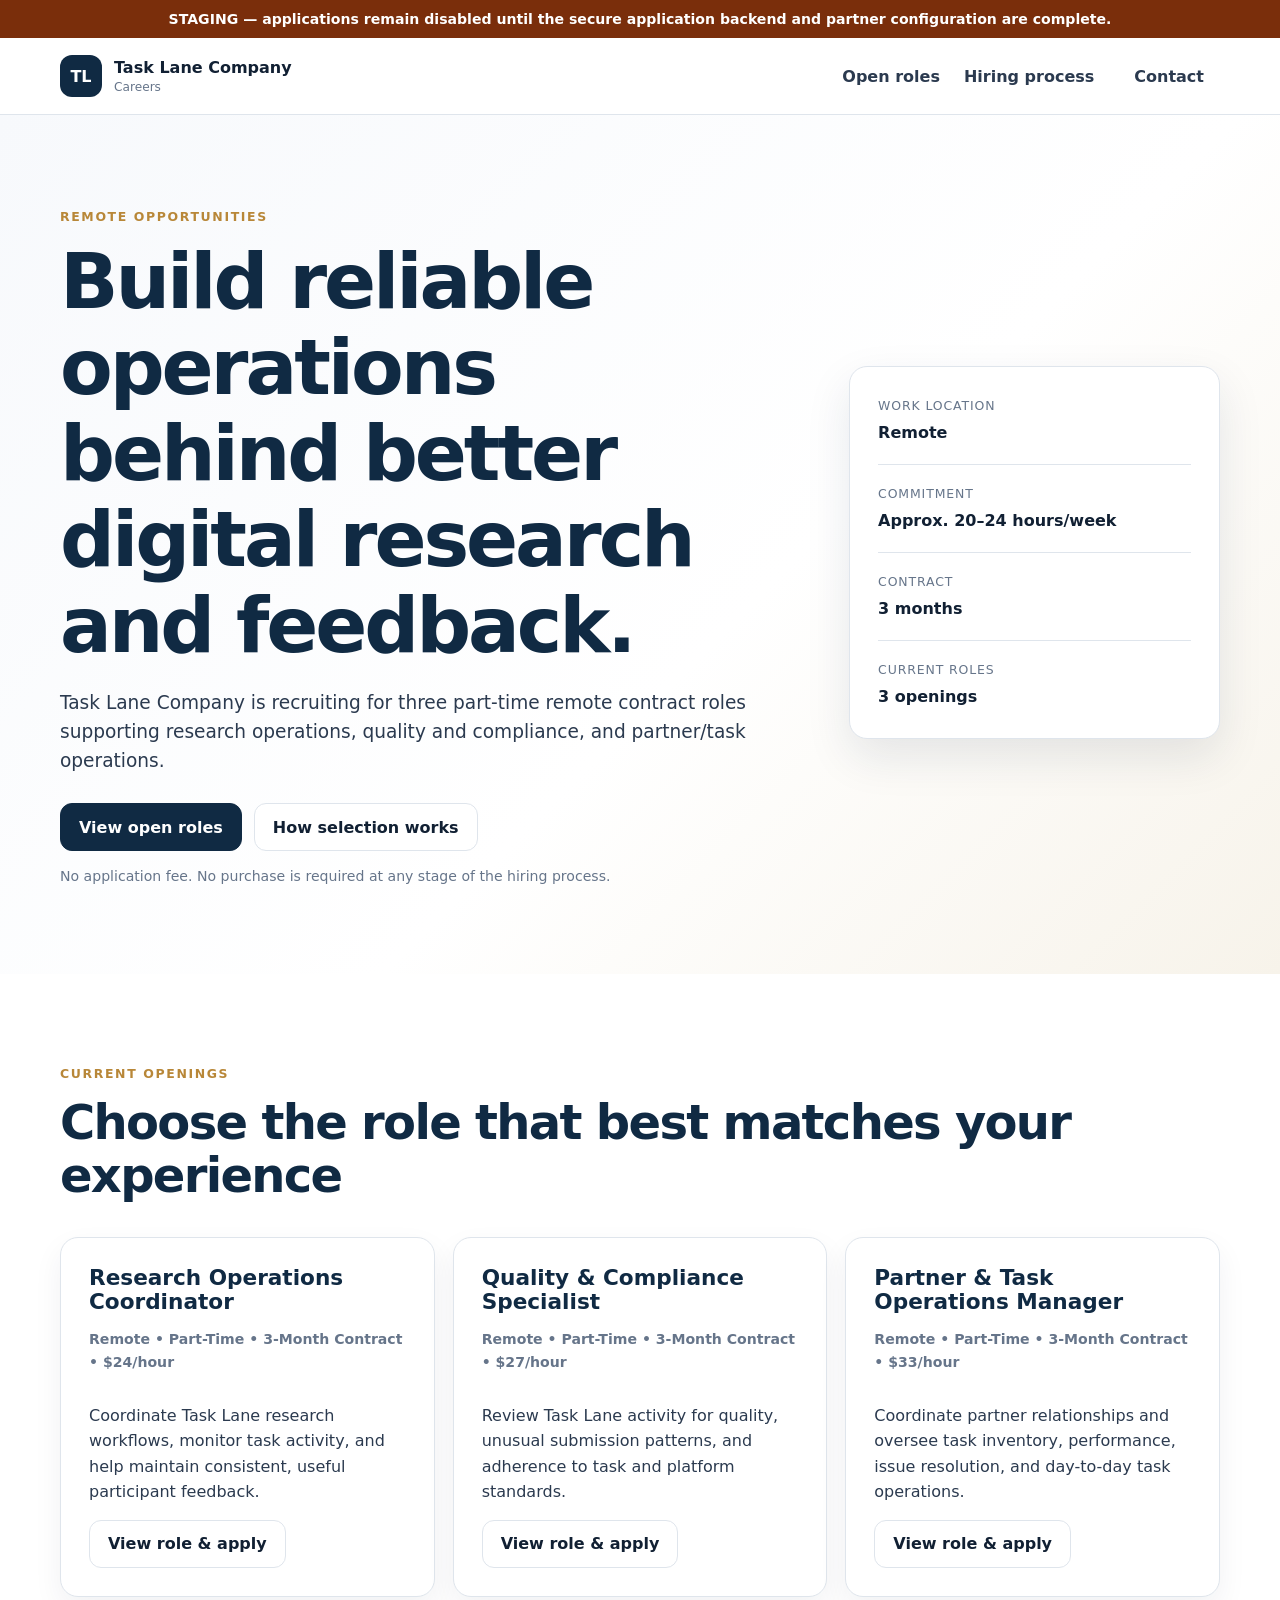
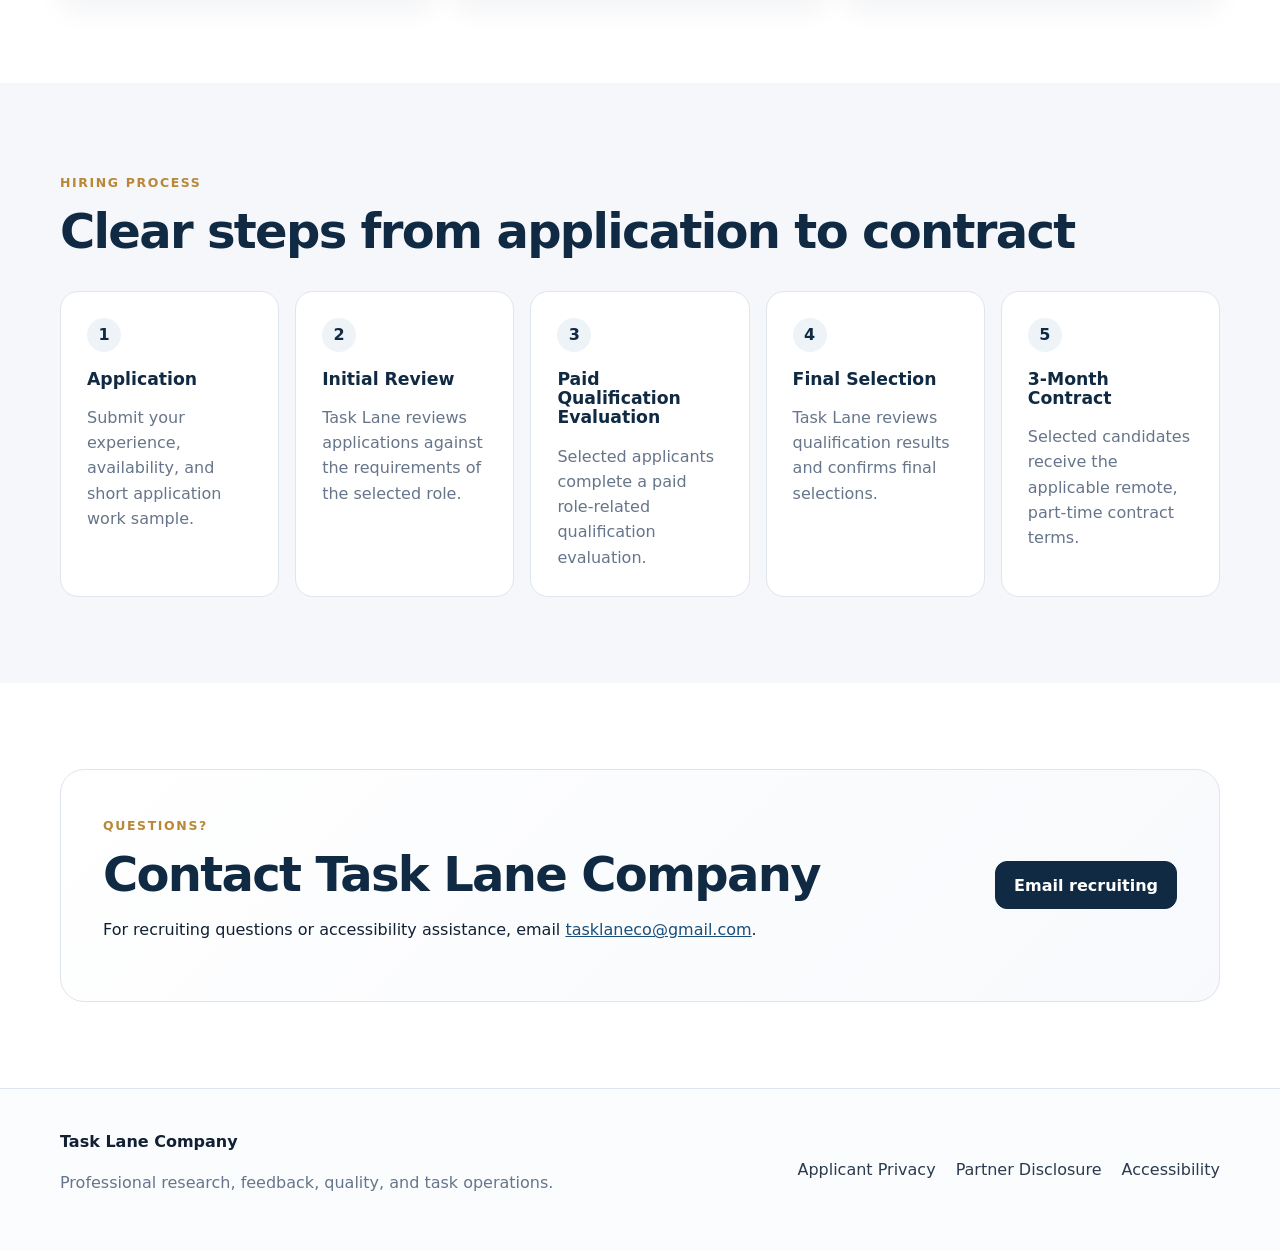
==== index.html @ 140b33b3 "Add files via upload" ====
<!doctype html>
<html lang="en">
<head>
  <meta charset="utf-8"><meta name="viewport" content="width=device-width,initial-scale=1">
  <title>Careers | Task Lane Company</title>
  <meta name="description" content="Explore current remote contract opportunities with Task Lane Company and apply through our secure careers site.">
  <meta name="robots" content="index,follow">
  <link rel="canonical" href="https://careers.tasklaneco.com/">
  <link rel="stylesheet" href="assets/styles.css"><script src="config.js"></script><script defer src="assets/site.js"></script>
</head>
<body data-page="careers-home">
<a class="skip-link" href="#main">Skip to main content</a>
<div id="stagingBanner" class="staging-banner" hidden>STAGING — applications remain disabled until the secure application backend and partner configuration are complete.</div>
<header class="site-header"><div class="container nav-wrap">
  <a class="brand" href="https://tasklaneco.com"><span class="brand-mark">TL</span><span><strong>Task Lane Company</strong><small>Careers</small></span></a>
  <nav aria-label="Primary"><a href="#openings">Open roles</a><a href="#process">Hiring process</a><a class="btn btn-small" href="mailto:tasklaneco@gmail.com">Contact</a></nav>
</div></header>
<main id="main">
<section class="hero"><div class="container hero-grid">
  <div><span class="eyebrow">Remote opportunities</span><h1>Build reliable operations behind better digital research and feedback.</h1>
    <p class="lede">Task Lane Company is recruiting for three part-time remote contract roles supporting research operations, quality and compliance, and partner/task operations.</p>
    <div class="hero-actions"><a class="btn btn-primary" href="#openings">View open roles</a><a class="btn btn-secondary" href="#process">How selection works</a></div>
    <p class="microcopy">No application fee. No purchase is required at any stage of the hiring process.</p>
  </div>
  <aside class="role-card" aria-label="Opportunity facts">
    <div class="fact"><span>Work location</span><strong>Remote</strong></div>
    <div class="fact"><span>Commitment</span><strong>Approx. 20–24 hours/week</strong></div>
    <div class="fact"><span>Contract</span><strong>3 months</strong></div>
    <div class="fact"><span>Current roles</span><strong>3 openings</strong></div>
  </aside>
</div></section>
<section class="section" id="openings"><div class="container">
  <span class="eyebrow">Current openings</span><h2>Choose the role that best matches your experience</h2>
  <div class="job-grid" id="jobGrid"></div>
</div></section>
<section class="section section-alt" id="process"><div class="container">
  <span class="eyebrow">Hiring process</span><h2>Clear steps from application to contract</h2>
  <div class="steps-grid five">
    <article class="process-card"><span class="step-number">1</span><h3>Application</h3><p>Submit your experience, availability, and short application work sample.</p></article>
    <article class="process-card"><span class="step-number">2</span><h3>Initial Review</h3><p>Task Lane reviews applications against the requirements of the selected role.</p></article>
    <article class="process-card"><span class="step-number">3</span><h3>Paid Qualification Evaluation</h3><p>Selected applicants complete a paid role-related qualification evaluation.</p></article>
    <article class="process-card"><span class="step-number">4</span><h3>Final Selection</h3><p>Task Lane reviews qualification results and confirms final selections.</p></article>
    <article class="process-card"><span class="step-number">5</span><h3>3-Month Contract</h3><p>Selected candidates receive the applicable remote, part-time contract terms.</p></article>
  </div>
</div></section>
<section class="section"><div class="container cta-panel"><div><span class="eyebrow">Questions?</span><h2>Contact Task Lane Company</h2><p>For recruiting questions or accessibility assistance, email <a href="mailto:tasklaneco@gmail.com">tasklaneco@gmail.com</a>.</p></div><a class="btn btn-primary" href="mailto:tasklaneco@gmail.com">Email recruiting</a></div></section>
</main>
<footer class="site-footer"><div class="container footer-grid"><div><strong>Task Lane Company</strong><p class="muted">Professional research, feedback, quality, and task operations.</p></div><div class="footer-links"><a href="privacy.html">Applicant Privacy</a><a href="affiliate-disclosure.html">Partner Disclosure</a><a href="accessibility.html">Accessibility</a></div></div></footer>
</body></html>
---- assets/styles.css ----
:root{--ink:#112033;--ink2:#2b3a4f;--muted:#66758a;--line:#dfe5ec;--paper:#fff;--soft:#f5f7fa;--navy:#102a43;--navy2:#173f5f;--accent:#2c6eaa;--gold:#b88738;--success:#1f7a4d;--danger:#b42318;--warning:#6a4800;--shadow:0 18px 45px rgba(16,42,67,.10);--radius:18px;--container:1160px}*{box-sizing:border-box}html{scroll-behavior:smooth}body{margin:0;background:#fff;color:var(--ink);font-family:Inter,ui-sans-serif,system-ui,-apple-system,BlinkMacSystemFont,"Segoe UI",sans-serif;line-height:1.58;-webkit-font-smoothing:antialiased}a{color:#1b4f7a}a:hover{color:var(--accent)}button,input,textarea{font:inherit}.container{width:min(calc(100% - 40px),var(--container));margin:auto}.narrow{max-width:780px}.skip-link{position:absolute;left:-9999px;top:8px;background:#000;color:#fff;padding:10px 14px;z-index:999}.skip-link:focus{left:8px}.staging-banner{background:#7a2e0b;color:#fff;text-align:center;padding:8px 16px;font-size:.88rem;font-weight:800}.site-header{position:sticky;top:0;background:rgba(255,255,255,.96);backdrop-filter:blur(14px);border-bottom:1px solid var(--line);z-index:20}.nav-wrap{min-height:76px;display:flex;align-items:center;justify-content:space-between;gap:28px}.brand{display:inline-flex;align-items:center;gap:12px;text-decoration:none;color:var(--ink)}.brand-mark{display:grid;place-items:center;width:42px;height:42px;border-radius:12px;background:var(--navy);color:#fff;font-weight:800}.brand strong,.brand small{display:block}.brand small{font-size:.76rem;color:var(--muted);margin-top:-2px}nav{display:flex;align-items:center;gap:24px}nav a,.text-link{text-decoration:none;font-weight:650;color:var(--ink2)}.hero{padding:88px 0 72px;background:linear-gradient(135deg,#f7f9fc 0%,#fff 58%,#f7f3ea 100%)}.hero-grid{display:grid;grid-template-columns:minmax(0,1.45fr) minmax(320px,.75fr);gap:72px;align-items:center}.eyebrow{display:inline-block;color:var(--gold);font-size:.78rem;text-transform:uppercase;letter-spacing:.13em;font-weight:800;margin-bottom:12px}h1,h2,h3{line-height:1.12;margin:0;color:var(--navy)}h1{font-size:clamp(2.4rem,6vw,4.8rem);letter-spacing:-.04em}h2{font-size:clamp(1.9rem,4vw,3rem);letter-spacing:-.035em}h3{font-size:1.08rem}.lede{font-size:1.16rem;color:var(--ink2);max-width:720px}.hero-actions{display:flex;flex-wrap:wrap;gap:12px;margin-top:28px}.btn{display:inline-flex;align-items:center;justify-content:center;min-height:48px;border-radius:12px;padding:0 18px;font-weight:750;text-decoration:none;border:1px solid transparent;cursor:pointer;transition:.18s ease;background:#fff}.btn:hover{transform:translateY(-1px)}.btn-primary{background:var(--navy);border-color:var(--navy);color:#fff}.btn-primary:hover{background:var(--navy2);color:#fff}.btn-secondary{border-color:var(--line);color:var(--ink);background:#fff}.btn-small{min-height:40px;padding:0 15px}.btn[disabled]{opacity:.55;cursor:not-allowed}.microcopy{color:var(--muted);font-size:.88rem;margin-top:14px}.role-card,.soft-card,.form-card,.process-card,.success-card,.resource-card{background:#fff;border:1px solid var(--line);border-radius:var(--radius);box-shadow:var(--shadow)}.role-card{padding:10px 28px}.fact{padding:19px 0;border-bottom:1px solid var(--line)}.fact:last-child{border-bottom:0}.fact span{display:block;color:var(--muted);font-size:.78rem;text-transform:uppercase;letter-spacing:.07em}.fact strong{display:block;margin-top:4px}.section{padding:86px 0}.section-alt{background:var(--soft)}.two-col{display:grid;grid-template-columns:1.15fr .85fr;gap:70px;align-items:start}.check-list,.plain-list{padding:0;margin:26px 0 0;list-style:none}.check-list li{position:relative;padding:12px 0 12px 34px;border-bottom:1px solid var(--line)}.check-list li:before{content:"✓";position:absolute;left:0;color:var(--success);font-weight:900}.plain-list li{padding:8px 0 8px 22px;position:relative}.plain-list li:before{content:"•";position:absolute;left:4px;color:var(--gold);font-weight:900}.soft-card{padding:30px}.mt{margin-top:30px}.steps-grid{display:grid;grid-template-columns:repeat(4,1fr);gap:16px;margin-top:32px}.process-card{padding:26px;box-shadow:none}.step-number{width:34px;height:34px;border-radius:50%;display:grid;place-items:center;background:#eef3f8;color:var(--navy);font-weight:800;margin-bottom:18px}.process-card p{color:var(--muted);margin-bottom:0}.transparency-box{margin-top:26px;border-left:4px solid var(--gold);background:#fff;border-radius:12px;padding:20px 24px}.transparency-box p{margin:5px 0 0;color:var(--ink2)}.cta-panel{border:1px solid var(--line);border-radius:24px;padding:42px;display:flex;justify-content:space-between;align-items:center;gap:30px;background:linear-gradient(135deg,#fff,#f7f9fc)}.site-footer{border-top:1px solid var(--line);padding:40px 0;background:#fbfcfd}.footer-grid{display:flex;justify-content:space-between;gap:30px}.footer-links{display:flex;gap:20px;flex-wrap:wrap;align-items:center}.footer-links a{color:var(--ink2);text-decoration:none}.muted{color:var(--muted)}.application-shell{padding:46px 0 80px;background:var(--soft);min-height:calc(100vh - 76px)}.application-layout{display:grid;grid-template-columns:290px minmax(0,1fr);gap:34px;align-items:start}.application-sidebar{position:sticky;top:112px}.application-sidebar h1{font-size:1.65rem;letter-spacing:-.03em}.progress-list{list-style:none;padding:0;margin:28px 0}.progress-list li{display:flex;align-items:center;gap:11px;color:var(--muted);padding:9px 0;font-weight:650}.progress-list li span{display:grid;place-items:center;width:29px;height:29px;border:1px solid var(--line);border-radius:50%;background:#fff;font-size:.8rem}.progress-list li.active{color:var(--navy)}.progress-list li.active span,.progress-list li.complete span{background:var(--navy);border-color:var(--navy);color:#fff}.progress-list li.complete{color:var(--success)}.privacy-note{font-size:.82rem;color:var(--muted);border-top:1px solid var(--line);padding-top:18px}.form-card{padding:38px 42px;box-shadow:0 14px 35px rgba(16,42,67,.07)}.form-step{display:none}.form-step.active{display:block}.step-heading{border-bottom:1px solid var(--line);padding-bottom:20px;margin-bottom:28px}.step-heading h2{font-size:2rem}.step-heading p{margin-bottom:0;color:var(--muted)}label{display:block;font-weight:700;color:var(--ink2);margin:20px 0}input,textarea{display:block;width:100%;margin-top:8px;border:1px solid #cfd8e3;border-radius:11px;padding:12px 13px;background:#fff;color:var(--ink);outline:none;transition:.15s ease}input:focus,textarea:focus{border-color:var(--accent);box-shadow:0 0 0 3px rgba(44,110,170,.12)}textarea{resize:vertical}.field-grid{display:grid;gap:18px}.field-grid.two{grid-template-columns:1fr 1fr}.optional{font-weight:500;color:var(--muted);font-size:.85em}.field-help{display:block;color:var(--muted);font-size:.78rem;font-weight:500;margin-top:5px}.hp-field{position:absolute!important;left:-9999px!important;opacity:0!important;width:1px!important;height:1px!important}.assessment-prompt{background:#f2f6fa;border:1px solid #d8e3ee;border-radius:12px;padding:19px 21px;margin-bottom:22px}.notice{padding:17px 19px;background:#f4f7fa;border:1px solid var(--line);border-radius:12px;margin:20px 0}.notice p{margin:6px 0 0}.notice.warning{background:#fff8e7;border-color:#f0d9a5;color:var(--warning)}.affiliate-disclosure{padding:18px 20px;border:2px solid #d5b26f;border-radius:12px;background:#fffaf0;margin-bottom:16px}.partner-card{border:1px solid var(--line);border-radius:15px;padding:23px;display:flex;justify-content:space-between;gap:24px;align-items:center}.partner-actions{display:flex;flex-direction:column;gap:10px;min-width:260px}.check-row{display:flex;gap:12px;align-items:flex-start;font-weight:550}.check-row input{width:auto;margin-top:5px;flex:none}.review-summary{display:grid;gap:12px;margin:22px 0}.review-item{border:1px solid var(--line);border-radius:12px;padding:16px}.review-item span{display:block;font-size:.76rem;text-transform:uppercase;letter-spacing:.06em;color:var(--muted)}.review-item strong{display:block;margin-top:4px;overflow-wrap:anywhere}.form-nav{display:flex;justify-content:space-between;gap:12px;border-top:1px solid var(--line);margin-top:34px;padding-top:24px}.form-status{margin-top:15px;font-weight:650}.form-status.error{color:var(--danger)}.form-status.success{color:var(--success)}.legal-page{padding:76px 0 100px}.legal-page h1{font-size:3rem}.legal-page h2{font-size:1.35rem;margin:38px 0 10px}.legal-page p{color:var(--ink2)}.success-shell{min-height:100vh;display:grid;place-items:center;padding:40px;background:linear-gradient(135deg,#f7f9fc,#fff,#f7f3ea)}.success-card{max-width:800px;padding:46px;text-align:center}.success-card h1{font-size:2.7rem}.success-icon{display:grid;place-items:center;width:58px;height:58px;margin:0 auto 20px;border-radius:50%;background:#e7f5ed;color:var(--success);font-size:1.7rem;font-weight:900}.post-offer{margin-top:34px;text-align:left;border-top:1px solid var(--line);padding-top:30px}.resource-grid{display:grid;grid-template-columns:repeat(2,1fr);gap:14px}.resource-card{padding:20px;box-shadow:none}.resource-card small{display:block;color:var(--muted);margin-top:10px}@media(max-width:900px){.hero-grid,.two-col,.application-layout{grid-template-columns:1fr}.hero-grid{gap:36px}.application-sidebar{position:static}.progress-list{display:grid;grid-template-columns:repeat(5,1fr);gap:6px}.progress-list li{font-size:0;justify-content:center}.steps-grid{grid-template-columns:1fr 1fr}}@media(max-width:640px){.container{width:min(calc(100% - 28px),var(--container))}nav>a:not(.btn){display:none}.hero{padding:58px 0}.section{padding:62px 0}.field-grid.two,.steps-grid,.resource-grid{grid-template-columns:1fr}.form-card{padding:26px 18px}.partner-card,.cta-panel,.footer-grid{align-items:stretch;flex-direction:column}.partner-card{display:block}.partner-actions{min-width:0;margin-top:20px}.legal-page h1{font-size:2.25rem}.success-card{padding:30px 22px}}
.job-grid{display:grid;grid-template-columns:repeat(3,1fr);gap:18px;margin-top:34px}.job-card{border:1px solid var(--line);border-radius:var(--radius);padding:28px;background:#fff;box-shadow:0 12px 30px rgba(16,42,67,.06);display:flex;flex-direction:column}.job-card h3{font-size:1.35rem}.job-card p{color:var(--ink2)}.job-card .job-meta{color:var(--muted);font-size:.88rem;font-weight:700}.job-card .btn{margin-top:auto;align-self:flex-start}.steps-grid.five{grid-template-columns:repeat(5,1fr)}@media(max-width:1000px){.job-grid{grid-template-columns:1fr 1fr}.steps-grid.five{grid-template-columns:repeat(2,1fr)}}@media(max-width:640px){.job-grid,.steps-grid.five{grid-template-columns:1fr}}
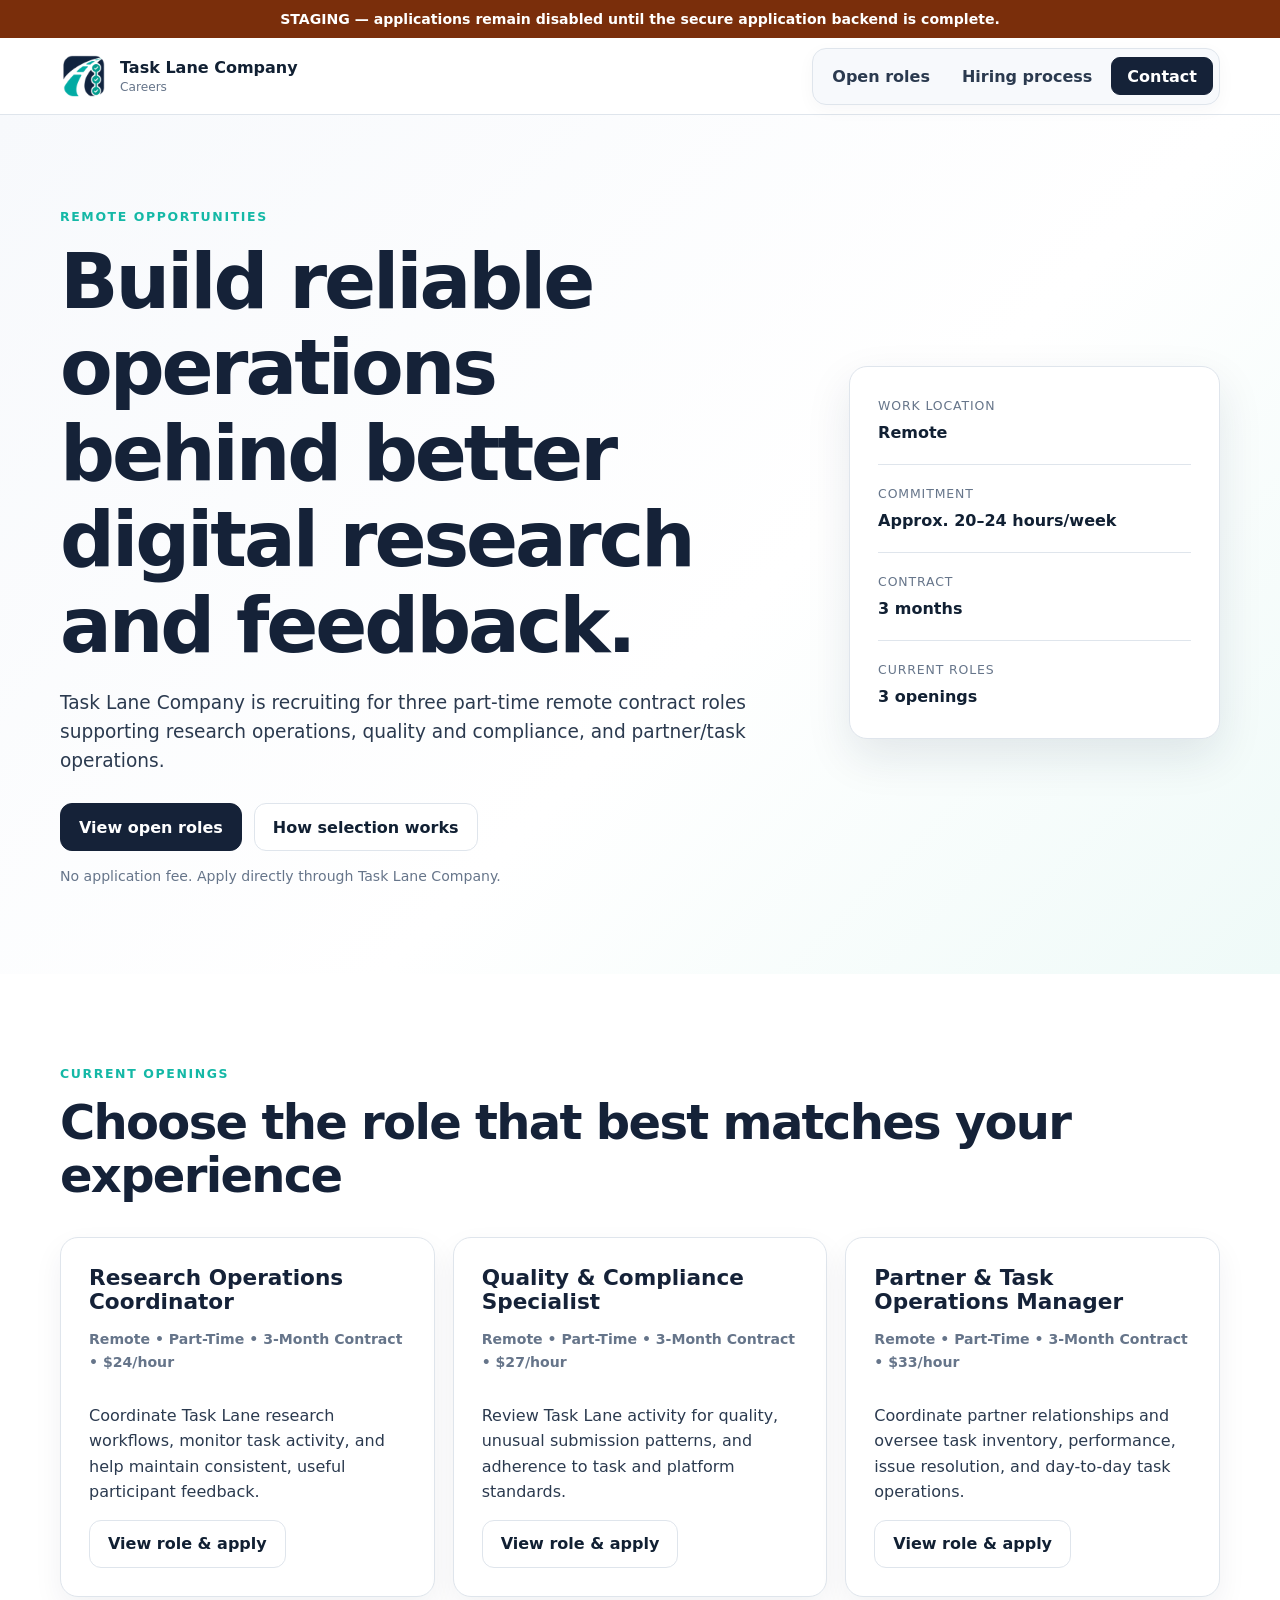
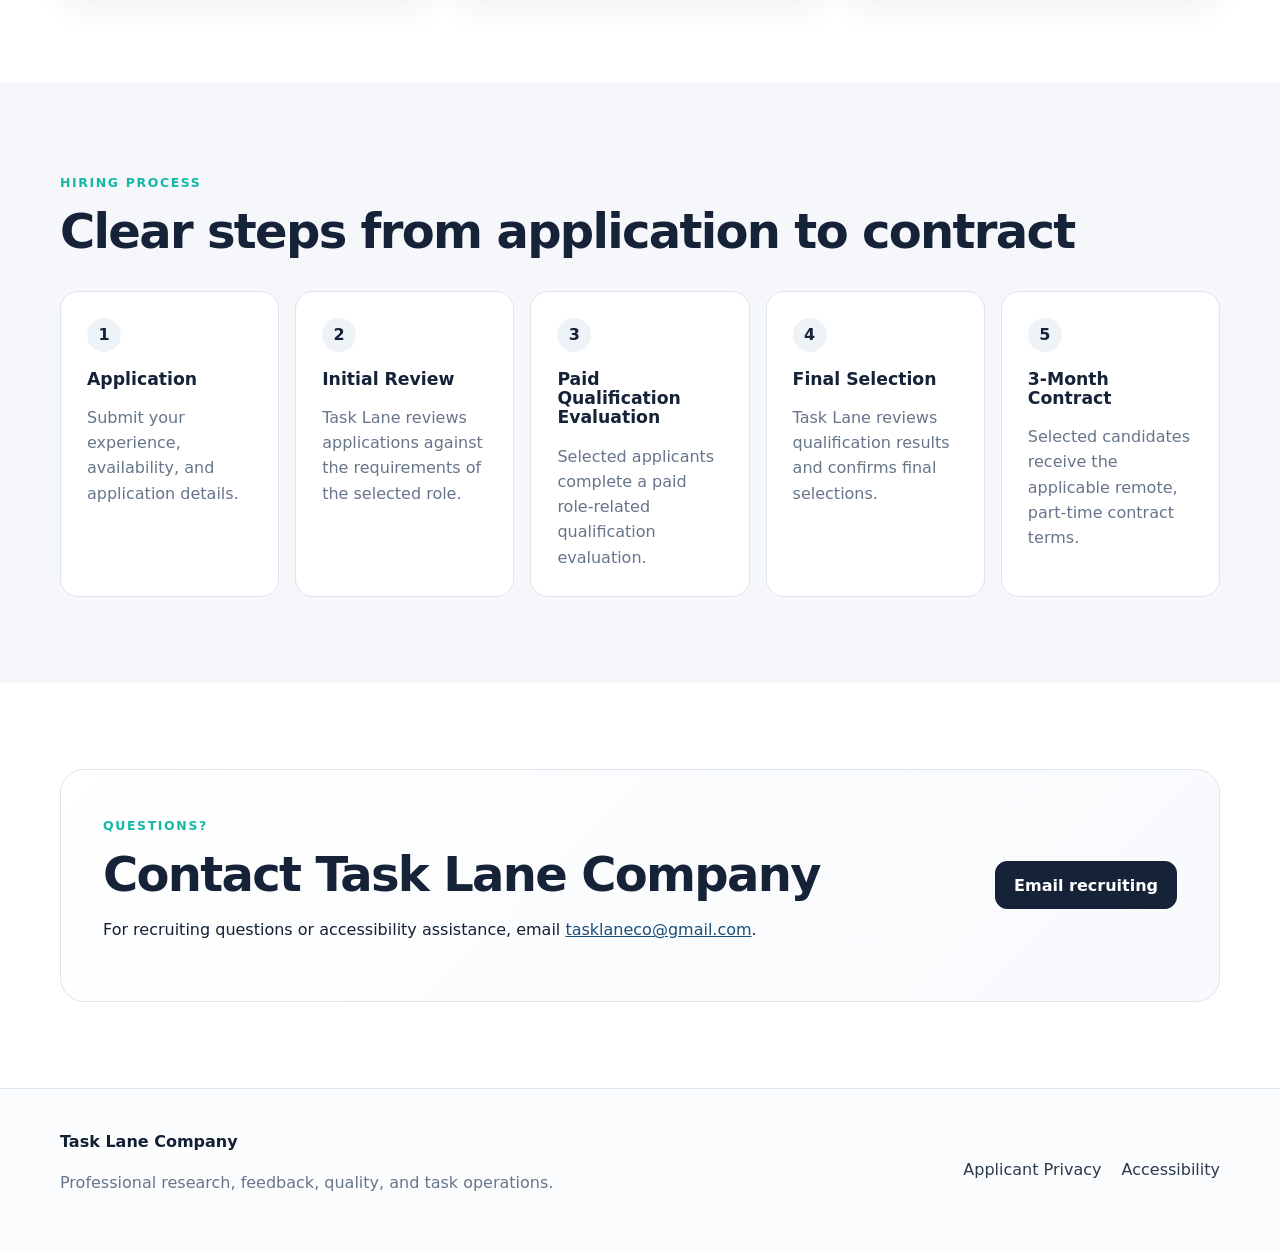
==== commit 9fc7e679: "Add files via upload" ====
--- a/index.html
+++ b/index.html
@@ -10,17 +10,17 @@
 </head>
 <body data-page="careers-home">
 <a class="skip-link" href="#main">Skip to main content</a>
-<div id="stagingBanner" class="staging-banner" hidden>STAGING — applications remain disabled until the secure application backend and partner configuration are complete.</div>
+<div id="stagingBanner" class="staging-banner" hidden>STAGING — applications remain disabled until the secure application backend is complete.</div>
 <header class="site-header"><div class="container nav-wrap">
-  <a class="brand" href="https://tasklaneco.com"><span class="brand-mark">TL</span><span><strong>Task Lane Company</strong><small>Careers</small></span></a>
-  <nav aria-label="Primary"><a href="#openings">Open roles</a><a href="#process">Hiring process</a><a class="btn btn-small" href="mailto:tasklaneco@gmail.com">Contact</a></nav>
+  <a class="brand" href="https://tasklaneco.com"><img class="brand-logo" src="assets/tasklane-logo-mark.png" alt=""><span><strong>Task Lane Company</strong><small>Careers</small></span></a>
+  <nav aria-label="Primary"><a href="#openings">Open roles</a><a href="#process">Hiring process</a><a class="btn btn-small btn-primary" href="mailto:tasklaneco@gmail.com">Contact</a></nav>
 </div></header>
 <main id="main">
 <section class="hero"><div class="container hero-grid">
   <div><span class="eyebrow">Remote opportunities</span><h1>Build reliable operations behind better digital research and feedback.</h1>
     <p class="lede">Task Lane Company is recruiting for three part-time remote contract roles supporting research operations, quality and compliance, and partner/task operations.</p>
     <div class="hero-actions"><a class="btn btn-primary" href="#openings">View open roles</a><a class="btn btn-secondary" href="#process">How selection works</a></div>
-    <p class="microcopy">No application fee. No purchase is required at any stage of the hiring process.</p>
+    <p class="microcopy">No application fee. Apply directly through Task Lane Company.</p>
   </div>
   <aside class="role-card" aria-label="Opportunity facts">
     <div class="fact"><span>Work location</span><strong>Remote</strong></div>
@@ -36,7 +36,7 @@
 <section class="section section-alt" id="process"><div class="container">
   <span class="eyebrow">Hiring process</span><h2>Clear steps from application to contract</h2>
   <div class="steps-grid five">
-    <article class="process-card"><span class="step-number">1</span><h3>Application</h3><p>Submit your experience, availability, and short application work sample.</p></article>
+    <article class="process-card"><span class="step-number">1</span><h3>Application</h3><p>Submit your experience, availability, and application details.</p></article>
     <article class="process-card"><span class="step-number">2</span><h3>Initial Review</h3><p>Task Lane reviews applications against the requirements of the selected role.</p></article>
     <article class="process-card"><span class="step-number">3</span><h3>Paid Qualification Evaluation</h3><p>Selected applicants complete a paid role-related qualification evaluation.</p></article>
     <article class="process-card"><span class="step-number">4</span><h3>Final Selection</h3><p>Task Lane reviews qualification results and confirms final selections.</p></article>
@@ -45,5 +45,5 @@
 </div></section>
 <section class="section"><div class="container cta-panel"><div><span class="eyebrow">Questions?</span><h2>Contact Task Lane Company</h2><p>For recruiting questions or accessibility assistance, email <a href="mailto:tasklaneco@gmail.com">tasklaneco@gmail.com</a>.</p></div><a class="btn btn-primary" href="mailto:tasklaneco@gmail.com">Email recruiting</a></div></section>
 </main>
-<footer class="site-footer"><div class="container footer-grid"><div><strong>Task Lane Company</strong><p class="muted">Professional research, feedback, quality, and task operations.</p></div><div class="footer-links"><a href="privacy.html">Applicant Privacy</a><a href="affiliate-disclosure.html">Partner Disclosure</a><a href="accessibility.html">Accessibility</a></div></div></footer>
+<footer class="site-footer"><div class="container footer-grid"><div><strong>Task Lane Company</strong><p class="muted">Professional research, feedback, quality, and task operations.</p></div><div class="footer-links"><a href="privacy.html">Applicant Privacy</a><a href="accessibility.html">Accessibility</a></div></div></footer>
 </body></html>
--- a/assets/styles.css
+++ b/assets/styles.css
@@ -1,2 +1,2 @@
-:root{--ink:#112033;--ink2:#2b3a4f;--muted:#66758a;--line:#dfe5ec;--paper:#fff;--soft:#f5f7fa;--navy:#102a43;--navy2:#173f5f;--accent:#2c6eaa;--gold:#b88738;--success:#1f7a4d;--danger:#b42318;--warning:#6a4800;--shadow:0 18px 45px rgba(16,42,67,.10);--radius:18px;--container:1160px}*{box-sizing:border-box}html{scroll-behavior:smooth}body{margin:0;background:#fff;color:var(--ink);font-family:Inter,ui-sans-serif,system-ui,-apple-system,BlinkMacSystemFont,"Segoe UI",sans-serif;line-height:1.58;-webkit-font-smoothing:antialiased}a{color:#1b4f7a}a:hover{color:var(--accent)}button,input,textarea{font:inherit}.container{width:min(calc(100% - 40px),var(--container));margin:auto}.narrow{max-width:780px}.skip-link{position:absolute;left:-9999px;top:8px;background:#000;color:#fff;padding:10px 14px;z-index:999}.skip-link:focus{left:8px}.staging-banner{background:#7a2e0b;color:#fff;text-align:center;padding:8px 16px;font-size:.88rem;font-weight:800}.site-header{position:sticky;top:0;background:rgba(255,255,255,.96);backdrop-filter:blur(14px);border-bottom:1px solid var(--line);z-index:20}.nav-wrap{min-height:76px;display:flex;align-items:center;justify-content:space-between;gap:28px}.brand{display:inline-flex;align-items:center;gap:12px;text-decoration:none;color:var(--ink)}.brand-mark{display:grid;place-items:center;width:42px;height:42px;border-radius:12px;background:var(--navy);color:#fff;font-weight:800}.brand strong,.brand small{display:block}.brand small{font-size:.76rem;color:var(--muted);margin-top:-2px}nav{display:flex;align-items:center;gap:24px}nav a,.text-link{text-decoration:none;font-weight:650;color:var(--ink2)}.hero{padding:88px 0 72px;background:linear-gradient(135deg,#f7f9fc 0%,#fff 58%,#f7f3ea 100%)}.hero-grid{display:grid;grid-template-columns:minmax(0,1.45fr) minmax(320px,.75fr);gap:72px;align-items:center}.eyebrow{display:inline-block;color:var(--gold);font-size:.78rem;text-transform:uppercase;letter-spacing:.13em;font-weight:800;margin-bottom:12px}h1,h2,h3{line-height:1.12;margin:0;color:var(--navy)}h1{font-size:clamp(2.4rem,6vw,4.8rem);letter-spacing:-.04em}h2{font-size:clamp(1.9rem,4vw,3rem);letter-spacing:-.035em}h3{font-size:1.08rem}.lede{font-size:1.16rem;color:var(--ink2);max-width:720px}.hero-actions{display:flex;flex-wrap:wrap;gap:12px;margin-top:28px}.btn{display:inline-flex;align-items:center;justify-content:center;min-height:48px;border-radius:12px;padding:0 18px;font-weight:750;text-decoration:none;border:1px solid transparent;cursor:pointer;transition:.18s ease;background:#fff}.btn:hover{transform:translateY(-1px)}.btn-primary{background:var(--navy);border-color:var(--navy);color:#fff}.btn-primary:hover{background:var(--navy2);color:#fff}.btn-secondary{border-color:var(--line);color:var(--ink);background:#fff}.btn-small{min-height:40px;padding:0 15px}.btn[disabled]{opacity:.55;cursor:not-allowed}.microcopy{color:var(--muted);font-size:.88rem;margin-top:14px}.role-card,.soft-card,.form-card,.process-card,.success-card,.resource-card{background:#fff;border:1px solid var(--line);border-radius:var(--radius);box-shadow:var(--shadow)}.role-card{padding:10px 28px}.fact{padding:19px 0;border-bottom:1px solid var(--line)}.fact:last-child{border-bottom:0}.fact span{display:block;color:var(--muted);font-size:.78rem;text-transform:uppercase;letter-spacing:.07em}.fact strong{display:block;margin-top:4px}.section{padding:86px 0}.section-alt{background:var(--soft)}.two-col{display:grid;grid-template-columns:1.15fr .85fr;gap:70px;align-items:start}.check-list,.plain-list{padding:0;margin:26px 0 0;list-style:none}.check-list li{position:relative;padding:12px 0 12px 34px;border-bottom:1px solid var(--line)}.check-list li:before{content:"✓";position:absolute;left:0;color:var(--success);font-weight:900}.plain-list li{padding:8px 0 8px 22px;position:relative}.plain-list li:before{content:"•";position:absolute;left:4px;color:var(--gold);font-weight:900}.soft-card{padding:30px}.mt{margin-top:30px}.steps-grid{display:grid;grid-template-columns:repeat(4,1fr);gap:16px;margin-top:32px}.process-card{padding:26px;box-shadow:none}.step-number{width:34px;height:34px;border-radius:50%;display:grid;place-items:center;background:#eef3f8;color:var(--navy);font-weight:800;margin-bottom:18px}.process-card p{color:var(--muted);margin-bottom:0}.transparency-box{margin-top:26px;border-left:4px solid var(--gold);background:#fff;border-radius:12px;padding:20px 24px}.transparency-box p{margin:5px 0 0;color:var(--ink2)}.cta-panel{border:1px solid var(--line);border-radius:24px;padding:42px;display:flex;justify-content:space-between;align-items:center;gap:30px;background:linear-gradient(135deg,#fff,#f7f9fc)}.site-footer{border-top:1px solid var(--line);padding:40px 0;background:#fbfcfd}.footer-grid{display:flex;justify-content:space-between;gap:30px}.footer-links{display:flex;gap:20px;flex-wrap:wrap;align-items:center}.footer-links a{color:var(--ink2);text-decoration:none}.muted{color:var(--muted)}.application-shell{padding:46px 0 80px;background:var(--soft);min-height:calc(100vh - 76px)}.application-layout{display:grid;grid-template-columns:290px minmax(0,1fr);gap:34px;align-items:start}.application-sidebar{position:sticky;top:112px}.application-sidebar h1{font-size:1.65rem;letter-spacing:-.03em}.progress-list{list-style:none;padding:0;margin:28px 0}.progress-list li{display:flex;align-items:center;gap:11px;color:var(--muted);padding:9px 0;font-weight:650}.progress-list li span{display:grid;place-items:center;width:29px;height:29px;border:1px solid var(--line);border-radius:50%;background:#fff;font-size:.8rem}.progress-list li.active{color:var(--navy)}.progress-list li.active span,.progress-list li.complete span{background:var(--navy);border-color:var(--navy);color:#fff}.progress-list li.complete{color:var(--success)}.privacy-note{font-size:.82rem;color:var(--muted);border-top:1px solid var(--line);padding-top:18px}.form-card{padding:38px 42px;box-shadow:0 14px 35px rgba(16,42,67,.07)}.form-step{display:none}.form-step.active{display:block}.step-heading{border-bottom:1px solid var(--line);padding-bottom:20px;margin-bottom:28px}.step-heading h2{font-size:2rem}.step-heading p{margin-bottom:0;color:var(--muted)}label{display:block;font-weight:700;color:var(--ink2);margin:20px 0}input,textarea{display:block;width:100%;margin-top:8px;border:1px solid #cfd8e3;border-radius:11px;padding:12px 13px;background:#fff;color:var(--ink);outline:none;transition:.15s ease}input:focus,textarea:focus{border-color:var(--accent);box-shadow:0 0 0 3px rgba(44,110,170,.12)}textarea{resize:vertical}.field-grid{display:grid;gap:18px}.field-grid.two{grid-template-columns:1fr 1fr}.optional{font-weight:500;color:var(--muted);font-size:.85em}.field-help{display:block;color:var(--muted);font-size:.78rem;font-weight:500;margin-top:5px}.hp-field{position:absolute!important;left:-9999px!important;opacity:0!important;width:1px!important;height:1px!important}.assessment-prompt{background:#f2f6fa;border:1px solid #d8e3ee;border-radius:12px;padding:19px 21px;margin-bottom:22px}.notice{padding:17px 19px;background:#f4f7fa;border:1px solid var(--line);border-radius:12px;margin:20px 0}.notice p{margin:6px 0 0}.notice.warning{background:#fff8e7;border-color:#f0d9a5;color:var(--warning)}.affiliate-disclosure{padding:18px 20px;border:2px solid #d5b26f;border-radius:12px;background:#fffaf0;margin-bottom:16px}.partner-card{border:1px solid var(--line);border-radius:15px;padding:23px;display:flex;justify-content:space-between;gap:24px;align-items:center}.partner-actions{display:flex;flex-direction:column;gap:10px;min-width:260px}.check-row{display:flex;gap:12px;align-items:flex-start;font-weight:550}.check-row input{width:auto;margin-top:5px;flex:none}.review-summary{display:grid;gap:12px;margin:22px 0}.review-item{border:1px solid var(--line);border-radius:12px;padding:16px}.review-item span{display:block;font-size:.76rem;text-transform:uppercase;letter-spacing:.06em;color:var(--muted)}.review-item strong{display:block;margin-top:4px;overflow-wrap:anywhere}.form-nav{display:flex;justify-content:space-between;gap:12px;border-top:1px solid var(--line);margin-top:34px;padding-top:24px}.form-status{margin-top:15px;font-weight:650}.form-status.error{color:var(--danger)}.form-status.success{color:var(--success)}.legal-page{padding:76px 0 100px}.legal-page h1{font-size:3rem}.legal-page h2{font-size:1.35rem;margin:38px 0 10px}.legal-page p{color:var(--ink2)}.success-shell{min-height:100vh;display:grid;place-items:center;padding:40px;background:linear-gradient(135deg,#f7f9fc,#fff,#f7f3ea)}.success-card{max-width:800px;padding:46px;text-align:center}.success-card h1{font-size:2.7rem}.success-icon{display:grid;place-items:center;width:58px;height:58px;margin:0 auto 20px;border-radius:50%;background:#e7f5ed;color:var(--success);font-size:1.7rem;font-weight:900}.post-offer{margin-top:34px;text-align:left;border-top:1px solid var(--line);padding-top:30px}.resource-grid{display:grid;grid-template-columns:repeat(2,1fr);gap:14px}.resource-card{padding:20px;box-shadow:none}.resource-card small{display:block;color:var(--muted);margin-top:10px}@media(max-width:900px){.hero-grid,.two-col,.application-layout{grid-template-columns:1fr}.hero-grid{gap:36px}.application-sidebar{position:static}.progress-list{display:grid;grid-template-columns:repeat(5,1fr);gap:6px}.progress-list li{font-size:0;justify-content:center}.steps-grid{grid-template-columns:1fr 1fr}}@media(max-width:640px){.container{width:min(calc(100% - 28px),var(--container))}nav>a:not(.btn){display:none}.hero{padding:58px 0}.section{padding:62px 0}.field-grid.two,.steps-grid,.resource-grid{grid-template-columns:1fr}.form-card{padding:26px 18px}.partner-card,.cta-panel,.footer-grid{align-items:stretch;flex-direction:column}.partner-card{display:block}.partner-actions{min-width:0;margin-top:20px}.legal-page h1{font-size:2.25rem}.success-card{padding:30px 22px}}
+:root{--ink:#112033;--ink2:#2b3a4f;--muted:#66758a;--line:#dfe5ec;--paper:#fff;--soft:#f5f7fa;--navy:#152238;--navy2:#1d3557;--accent:#0f9488;--teal:#14B8A6;--success:#1f7a4d;--danger:#b42318;--warning:#6a4800;--shadow:0 18px 45px rgba(16,42,67,.10);--radius:18px;--container:1160px}*{box-sizing:border-box}html{scroll-behavior:smooth}body{margin:0;background:#fff;color:var(--ink);font-family:Inter,ui-sans-serif,system-ui,-apple-system,BlinkMacSystemFont,"Segoe UI",sans-serif;line-height:1.58;-webkit-font-smoothing:antialiased}a{color:#1b4f7a}a:hover{color:var(--accent)}button,input,textarea{font:inherit}.container{width:min(calc(100% - 40px),var(--container));margin:auto}.narrow{max-width:780px}.skip-link{position:absolute;left:-9999px;top:8px;background:#000;color:#fff;padding:10px 14px;z-index:999}.skip-link:focus{left:8px}.staging-banner{background:#7a2e0b;color:#fff;text-align:center;padding:8px 16px;font-size:.88rem;font-weight:800}.site-header{position:sticky;top:0;background:rgba(255,255,255,.96);backdrop-filter:blur(14px);border-bottom:1px solid var(--line);z-index:20}.nav-wrap{min-height:76px;display:flex;align-items:center;justify-content:space-between;gap:28px}.brand{display:inline-flex;align-items:center;gap:12px;text-decoration:none;color:var(--ink)}.brand-logo{display:block;width:48px;height:48px;object-fit:contain;flex:none}.brand strong,.brand small{display:block}.brand small{font-size:.76rem;color:var(--muted);margin-top:-2px}nav{display:flex;align-items:center;gap:24px}nav a,.text-link{text-decoration:none;font-weight:650;color:var(--ink2)}nav[aria-label="Primary"]{gap:6px;padding:6px;background:#f7f9fc;border:1px solid var(--line);border-radius:14px;box-shadow:0 5px 18px rgba(16,42,67,.035)}nav[aria-label="Primary"]>a:not(.btn){padding:9px 13px;border-radius:9px;transition:.16s ease}nav[aria-label="Primary"]>a:not(.btn):hover{background:#fff;color:var(--navy);box-shadow:0 2px 8px rgba(16,42,67,.06)}nav[aria-label="Primary"] .btn{min-height:38px;border-radius:9px}.hero{padding:88px 0 72px;background:linear-gradient(135deg,#f7f9fc 0%,#fff 58%,#effaf8 100%)}.hero-grid{display:grid;grid-template-columns:minmax(0,1.45fr) minmax(320px,.75fr);gap:72px;align-items:center}.eyebrow{display:inline-block;color:var(--teal);font-size:.78rem;text-transform:uppercase;letter-spacing:.13em;font-weight:800;margin-bottom:12px}h1,h2,h3{line-height:1.12;margin:0;color:var(--navy)}h1{font-size:clamp(2.4rem,6vw,4.8rem);letter-spacing:-.04em}h2{font-size:clamp(1.9rem,4vw,3rem);letter-spacing:-.035em}h3{font-size:1.08rem}.lede{font-size:1.16rem;color:var(--ink2);max-width:720px}.hero-actions{display:flex;flex-wrap:wrap;gap:12px;margin-top:28px}.btn{display:inline-flex;align-items:center;justify-content:center;min-height:48px;border-radius:12px;padding:0 18px;font-weight:750;text-decoration:none;border:1px solid transparent;cursor:pointer;transition:.18s ease;background:#fff}.btn:hover{transform:translateY(-1px)}.btn-primary{background:var(--navy);border-color:var(--navy);color:#fff}.btn-primary:hover{background:var(--navy2);color:#fff}.btn-secondary{border-color:var(--line);color:var(--ink);background:#fff}.btn-small{min-height:40px;padding:0 15px}.btn[disabled]{opacity:.55;cursor:not-allowed}.microcopy{color:var(--muted);font-size:.88rem;margin-top:14px}.role-card,.soft-card,.form-card,.process-card,.success-card,.resource-card{background:#fff;border:1px solid var(--line);border-radius:var(--radius);box-shadow:var(--shadow)}.role-card{padding:10px 28px}.fact{padding:19px 0;border-bottom:1px solid var(--line)}.fact:last-child{border-bottom:0}.fact span{display:block;color:var(--muted);font-size:.78rem;text-transform:uppercase;letter-spacing:.07em}.fact strong{display:block;margin-top:4px}.section{padding:86px 0}.section-alt{background:var(--soft)}.two-col{display:grid;grid-template-columns:1.15fr .85fr;gap:70px;align-items:start}.check-list,.plain-list{padding:0;margin:26px 0 0;list-style:none}.check-list li{position:relative;padding:12px 0 12px 34px;border-bottom:1px solid var(--line)}.check-list li:before{content:"✓";position:absolute;left:0;color:var(--success);font-weight:900}.plain-list li{padding:8px 0 8px 22px;position:relative}.plain-list li:before{content:"•";position:absolute;left:4px;color:var(--teal);font-weight:900}.soft-card{padding:30px}.mt{margin-top:30px}.steps-grid{display:grid;grid-template-columns:repeat(4,1fr);gap:16px;margin-top:32px}.process-card{padding:26px;box-shadow:none}.step-number{width:34px;height:34px;border-radius:50%;display:grid;place-items:center;background:#eef3f8;color:var(--navy);font-weight:800;margin-bottom:18px}.process-card p{color:var(--muted);margin-bottom:0}.transparency-box{margin-top:26px;border-left:4px solid var(--teal);background:#fff;border-radius:12px;padding:20px 24px}.transparency-box p{margin:5px 0 0;color:var(--ink2)}.cta-panel{border:1px solid var(--line);border-radius:24px;padding:42px;display:flex;justify-content:space-between;align-items:center;gap:30px;background:linear-gradient(135deg,#fff,#f7f9fc)}.site-footer{border-top:1px solid var(--line);padding:40px 0;background:#fbfcfd}.footer-grid{display:flex;justify-content:space-between;gap:30px}.footer-links{display:flex;gap:20px;flex-wrap:wrap;align-items:center}.footer-links a{color:var(--ink2);text-decoration:none}.muted{color:var(--muted)}.application-shell{padding:46px 0 80px;background:var(--soft);min-height:calc(100vh - 76px)}.application-layout{display:grid;grid-template-columns:290px minmax(0,1fr);gap:34px;align-items:start}.application-sidebar{position:sticky;top:112px}.application-sidebar h1{font-size:1.65rem;letter-spacing:-.03em}.progress-list{list-style:none;padding:0;margin:28px 0}.progress-list li{display:flex;align-items:center;gap:11px;color:var(--muted);padding:9px 0;font-weight:650}.progress-list li span{display:grid;place-items:center;width:29px;height:29px;border:1px solid var(--line);border-radius:50%;background:#fff;font-size:.8rem}.progress-list li.active{color:var(--navy)}.progress-list li.active span,.progress-list li.complete span{background:var(--navy);border-color:var(--navy);color:#fff}.progress-list li.complete{color:var(--success)}.privacy-note{font-size:.82rem;color:var(--muted);border-top:1px solid var(--line);padding-top:18px}.form-card{padding:38px 42px;box-shadow:0 14px 35px rgba(16,42,67,.07)}.form-step{display:none}.form-step.active{display:block}.step-heading{border-bottom:1px solid var(--line);padding-bottom:20px;margin-bottom:28px}.step-heading h2{font-size:2rem}.step-heading p{margin-bottom:0;color:var(--muted)}label{display:block;font-weight:700;color:var(--ink2);margin:20px 0}input,textarea{display:block;width:100%;margin-top:8px;border:1px solid #cfd8e3;border-radius:11px;padding:12px 13px;background:#fff;color:var(--ink);outline:none;transition:.15s ease}input:focus,textarea:focus{border-color:var(--accent);box-shadow:0 0 0 3px rgba(44,110,170,.12)}textarea{resize:vertical}.field-grid{display:grid;gap:18px}.field-grid.two{grid-template-columns:1fr 1fr}.optional{font-weight:500;color:var(--muted);font-size:.85em}.field-help{display:block;color:var(--muted);font-size:.78rem;font-weight:500;margin-top:5px}.hp-field{position:absolute!important;left:-9999px!important;opacity:0!important;width:1px!important;height:1px!important}.notice{padding:17px 19px;background:#f4f7fa;border:1px solid var(--line);border-radius:12px;margin:20px 0}.notice p{margin:6px 0 0}.notice.warning{background:#fff8e7;border-color:#f0d9a5;color:var(--warning)}.check-row{display:flex;gap:12px;align-items:flex-start;font-weight:550}.check-row input{width:auto;margin-top:5px;flex:none}.review-summary{display:grid;gap:12px;margin:22px 0}.review-item{border:1px solid var(--line);border-radius:12px;padding:16px}.review-item span{display:block;font-size:.76rem;text-transform:uppercase;letter-spacing:.06em;color:var(--muted)}.review-item strong{display:block;margin-top:4px;overflow-wrap:anywhere}.form-nav{display:flex;justify-content:space-between;gap:12px;border-top:1px solid var(--line);margin-top:34px;padding-top:24px}.form-status{margin-top:15px;font-weight:650}.form-status.error{color:var(--danger)}.form-status.success{color:var(--success)}.legal-page{padding:76px 0 100px}.legal-page h1{font-size:3rem}.legal-page h2{font-size:1.35rem;margin:38px 0 10px}.legal-page p{color:var(--ink2)}.success-shell{min-height:100vh;display:grid;place-items:center;padding:40px;background:linear-gradient(135deg,#f7f9fc,#fff,#effaf8)}.success-card{max-width:800px;padding:46px;text-align:center}.success-card h1{font-size:2.7rem}.success-icon{display:grid;place-items:center;width:58px;height:58px;margin:0 auto 20px;border-radius:50%;background:#e7f5ed;color:var(--success);font-size:1.7rem;font-weight:900}@media(max-width:900px){.hero-grid,.two-col,.application-layout{grid-template-columns:1fr}.hero-grid{gap:36px}.application-sidebar{position:static}.progress-list{display:grid;grid-template-columns:repeat(3,1fr);gap:6px}.progress-list li{font-size:0;justify-content:center}.steps-grid{grid-template-columns:1fr 1fr}}@media(max-width:640px){.container{width:min(calc(100% - 28px),var(--container))}nav>a:not(.btn){display:none}.hero{padding:58px 0}.section{padding:62px 0}.field-grid.two,.steps-grid{grid-template-columns:1fr}.form-card{padding:26px 18px}.partner-card,.cta-panel,.footer-grid{align-items:stretch;flex-direction:column}.legal-page h1{font-size:2.25rem}.success-card{padding:30px 22px}}
 .job-grid{display:grid;grid-template-columns:repeat(3,1fr);gap:18px;margin-top:34px}.job-card{border:1px solid var(--line);border-radius:var(--radius);padding:28px;background:#fff;box-shadow:0 12px 30px rgba(16,42,67,.06);display:flex;flex-direction:column}.job-card h3{font-size:1.35rem}.job-card p{color:var(--ink2)}.job-card .job-meta{color:var(--muted);font-size:.88rem;font-weight:700}.job-card .btn{margin-top:auto;align-self:flex-start}.steps-grid.five{grid-template-columns:repeat(5,1fr)}@media(max-width:1000px){.job-grid{grid-template-columns:1fr 1fr}.steps-grid.five{grid-template-columns:repeat(2,1fr)}}@media(max-width:640px){.job-grid,.steps-grid.five{grid-template-columns:1fr}}
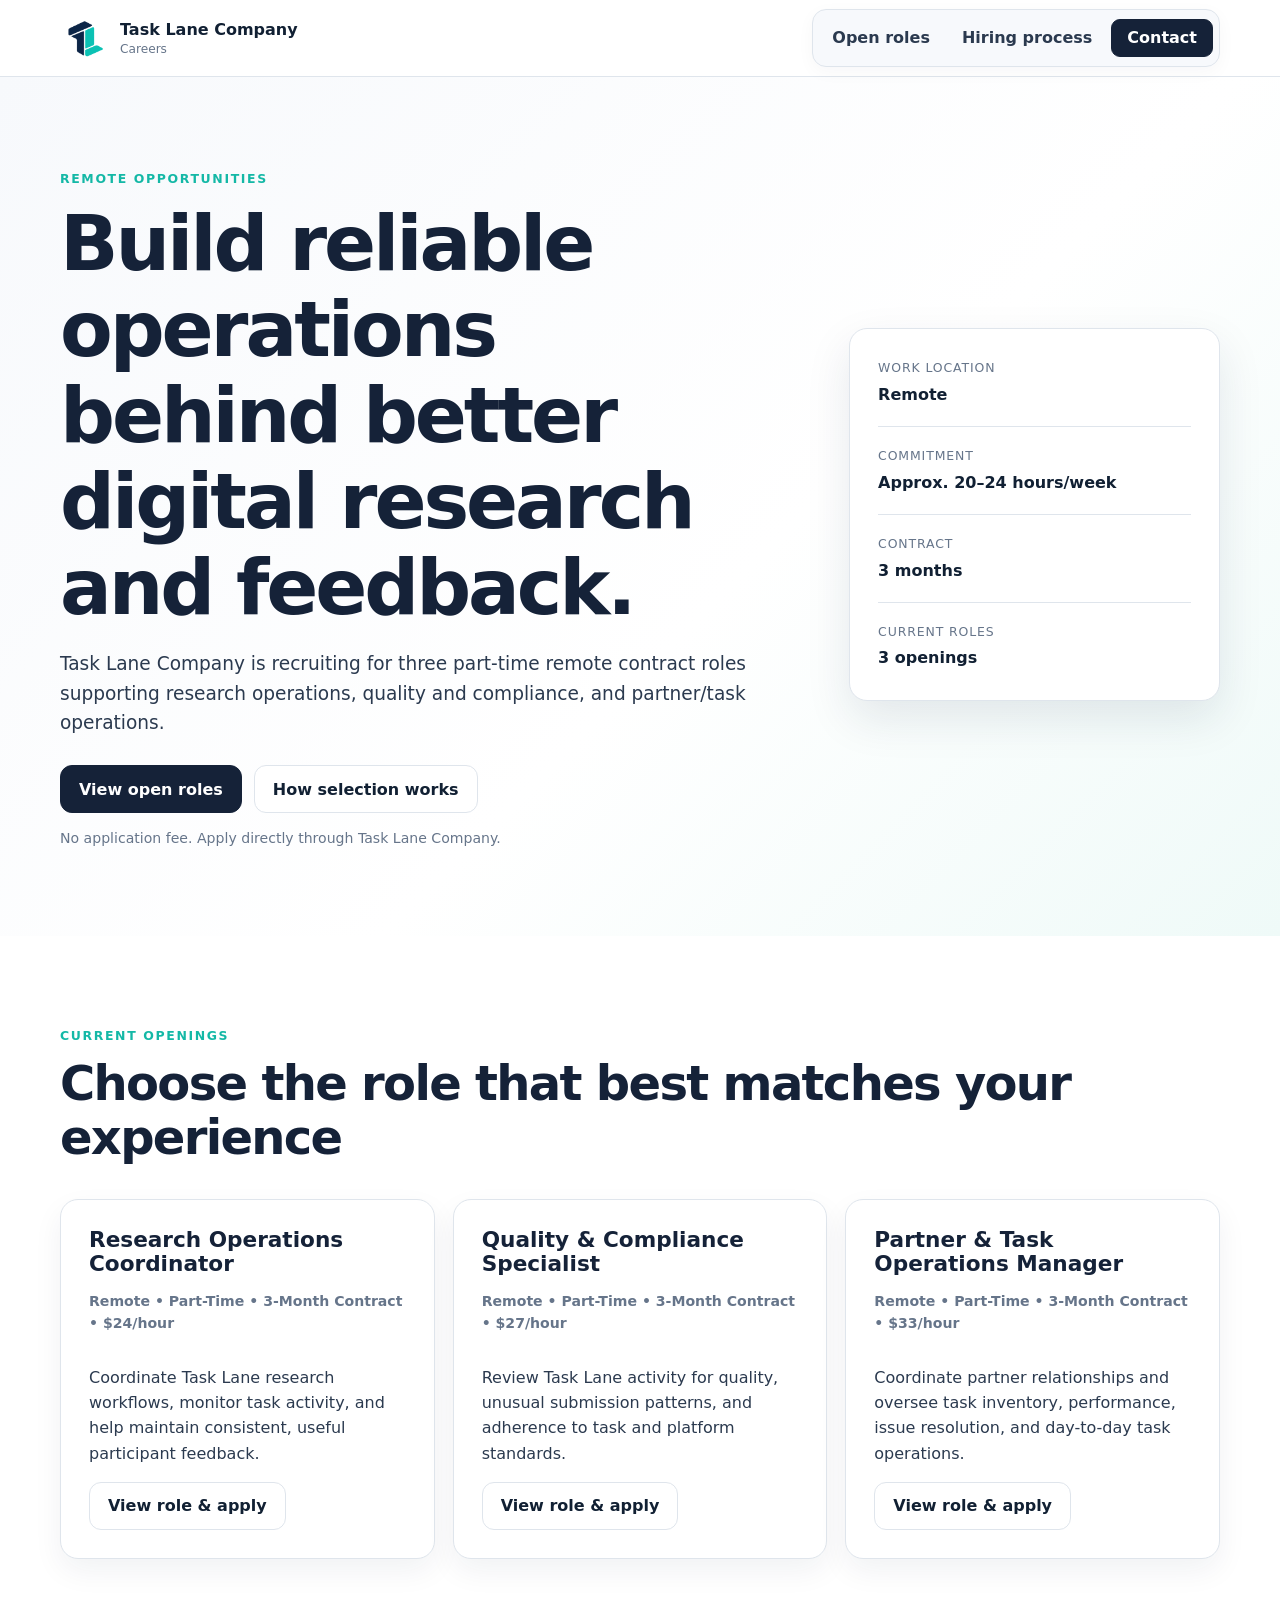
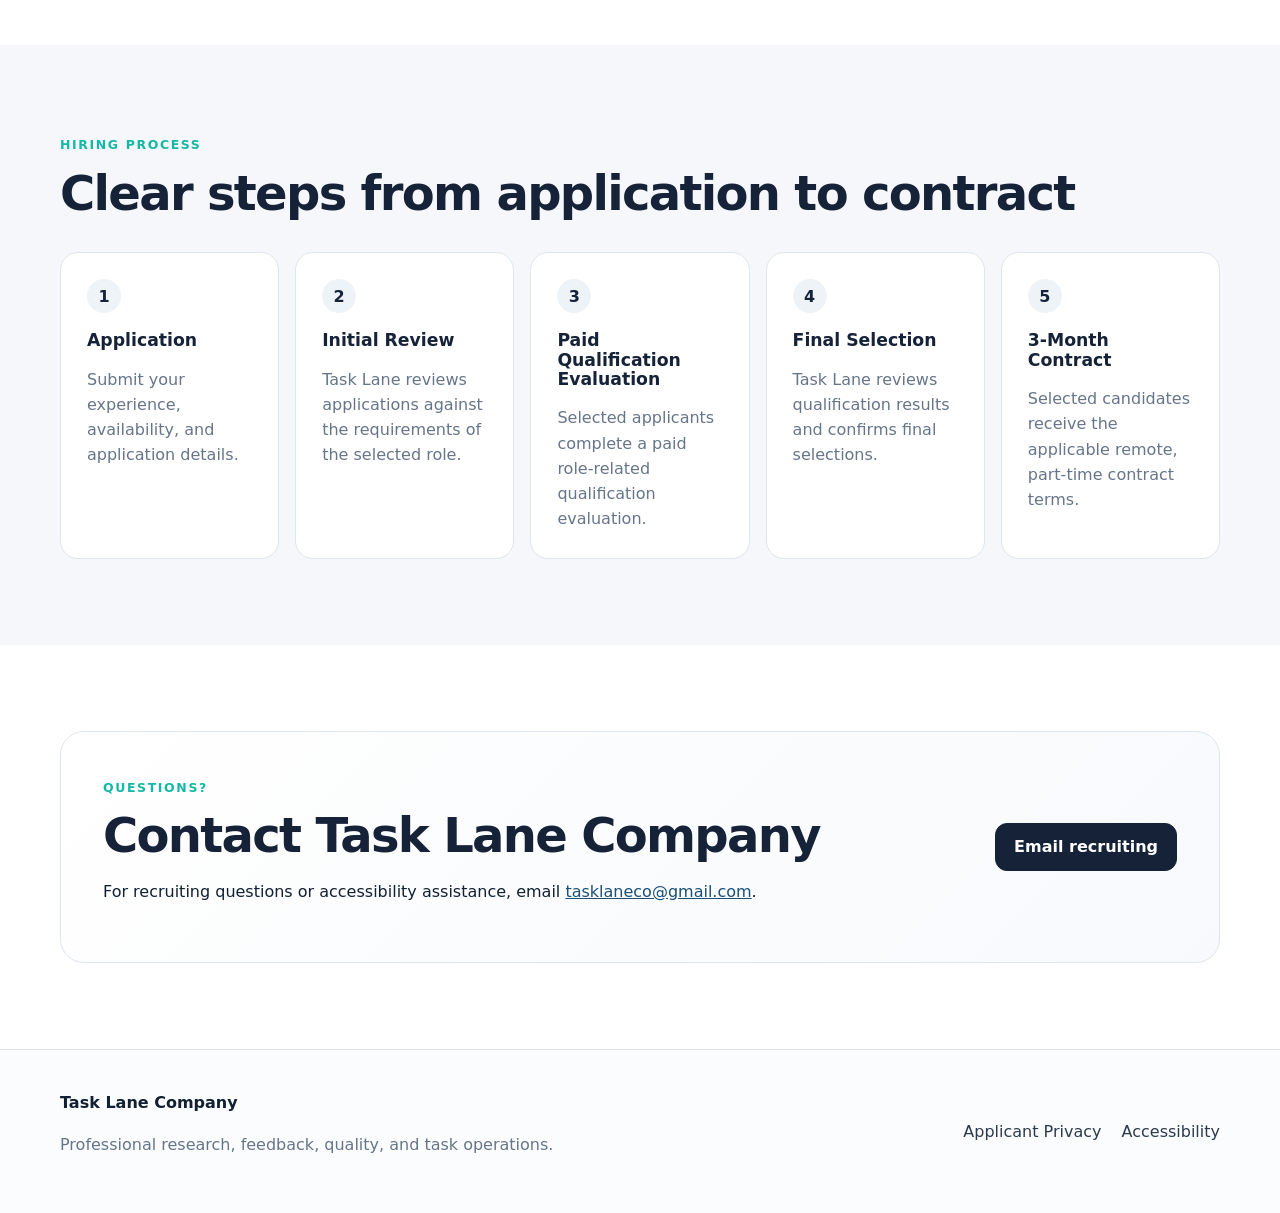
==== commit ac0d6776: "Add AdSense site verification code" ====
--- a/index.html
+++ b/index.html
@@ -7,7 +7,7 @@
   <meta name="robots" content="index,follow">
   <link rel="canonical" href="https://careers.tasklaneco.com/">
   <link rel="stylesheet" href="assets/styles.css"><script src="config.js"></script><script defer src="assets/site.js"></script>
-</head>
+<script async src="https://pagead2.googlesyndication.com/pagead/js/adsbygoogle.js?client=ca-pub-1034475484946096" crossorigin="anonymous"></script></head>
 <body data-page="careers-home">
 <a class="skip-link" href="#main">Skip to main content</a>
 <div id="stagingBanner" class="staging-banner" hidden>STAGING — applications remain disabled until the secure application backend is complete.</div>
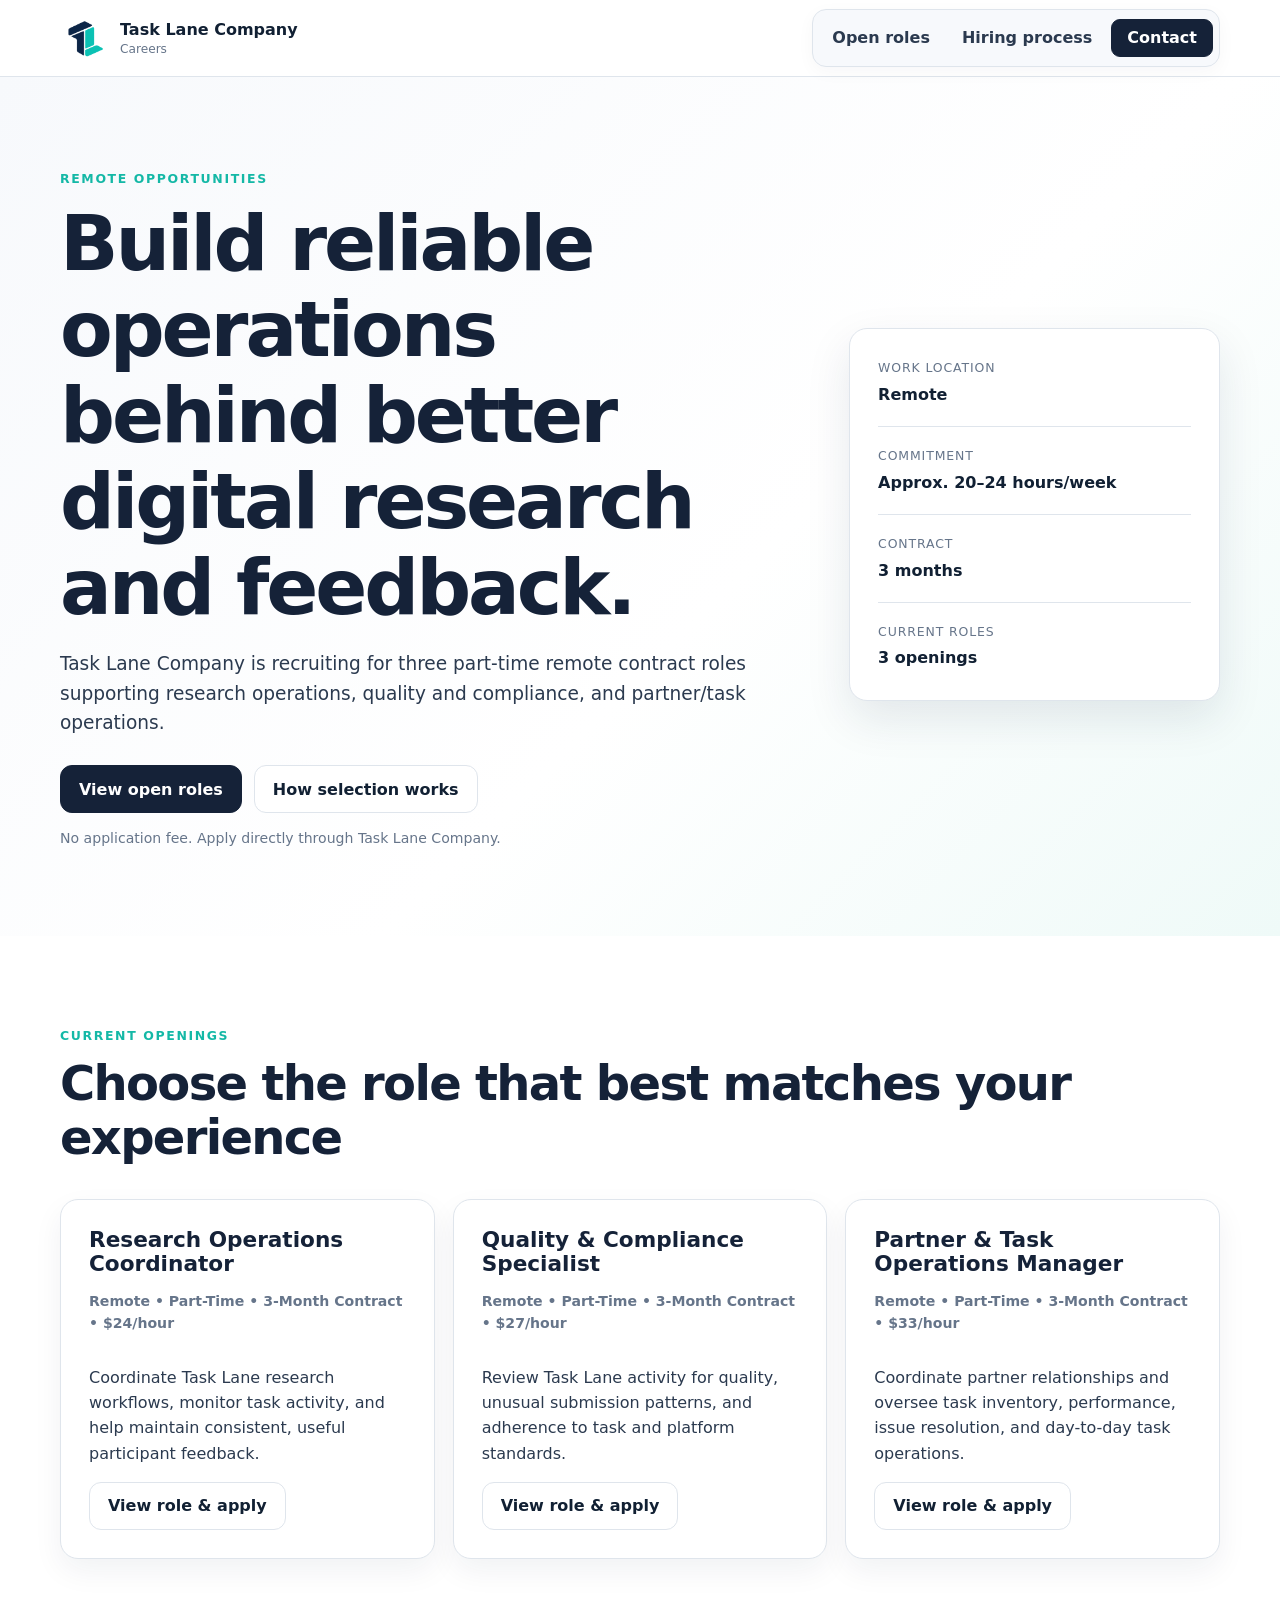
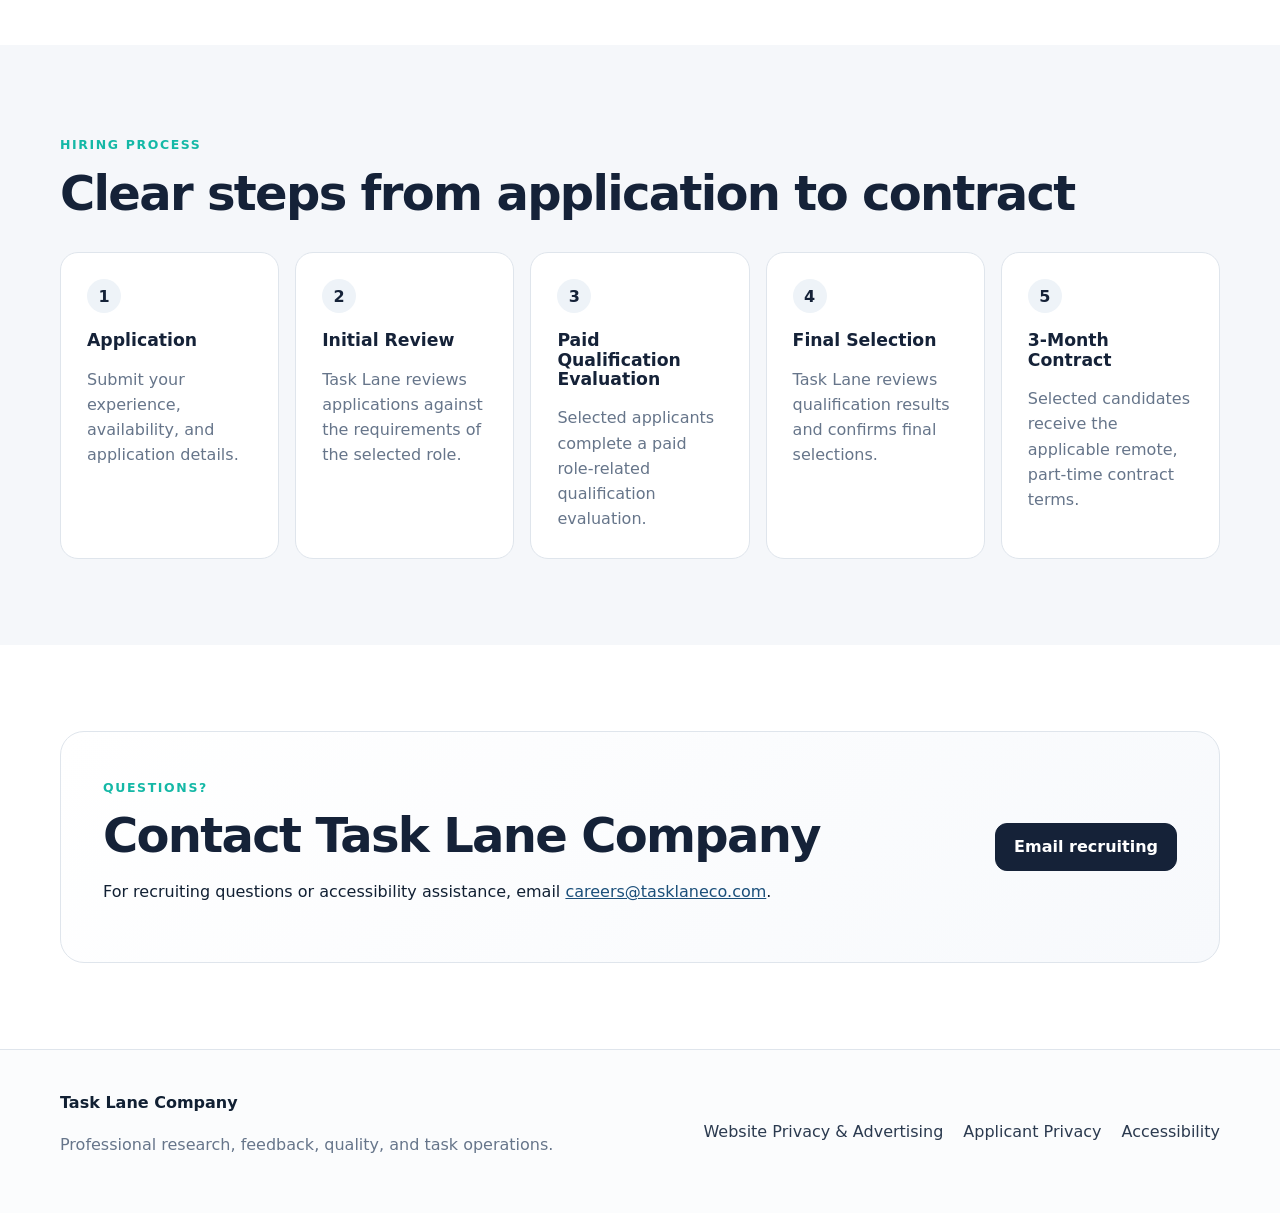
==== commit da518cc8: "Production readiness cleanup" ====
--- a/index.html
+++ b/index.html
@@ -10,10 +10,9 @@
 <script async src="https://pagead2.googlesyndication.com/pagead/js/adsbygoogle.js?client=ca-pub-1034475484946096" crossorigin="anonymous"></script></head>
 <body data-page="careers-home">
 <a class="skip-link" href="#main">Skip to main content</a>
-<div id="stagingBanner" class="staging-banner" hidden>STAGING — applications remain disabled until the secure application backend is complete.</div>
 <header class="site-header"><div class="container nav-wrap">
   <a class="brand" href="https://tasklaneco.com"><img class="brand-logo" src="assets/tasklane-logo-mark.png" alt=""><span><strong>Task Lane Company</strong><small>Careers</small></span></a>
-  <nav aria-label="Primary"><a href="#openings">Open roles</a><a href="#process">Hiring process</a><a class="btn btn-small btn-primary" href="mailto:tasklaneco@gmail.com">Contact</a></nav>
+  <nav aria-label="Primary"><a href="#openings">Open roles</a><a href="#process">Hiring process</a><a class="btn btn-small btn-primary" href="mailto:careers@tasklaneco.com">Contact</a></nav>
 </div></header>
 <main id="main">
 <section class="hero"><div class="container hero-grid">
@@ -43,7 +42,7 @@
     <article class="process-card"><span class="step-number">5</span><h3>3-Month Contract</h3><p>Selected candidates receive the applicable remote, part-time contract terms.</p></article>
   </div>
 </div></section>
-<section class="section"><div class="container cta-panel"><div><span class="eyebrow">Questions?</span><h2>Contact Task Lane Company</h2><p>For recruiting questions or accessibility assistance, email <a href="mailto:tasklaneco@gmail.com">tasklaneco@gmail.com</a>.</p></div><a class="btn btn-primary" href="mailto:tasklaneco@gmail.com">Email recruiting</a></div></section>
+<section class="section"><div class="container cta-panel"><div><span class="eyebrow">Questions?</span><h2>Contact Task Lane Company</h2><p>For recruiting questions or accessibility assistance, email <a href="mailto:careers@tasklaneco.com">careers@tasklaneco.com</a>.</p></div><a class="btn btn-primary" href="mailto:careers@tasklaneco.com">Email recruiting</a></div></section>
 </main>
-<footer class="site-footer"><div class="container footer-grid"><div><strong>Task Lane Company</strong><p class="muted">Professional research, feedback, quality, and task operations.</p></div><div class="footer-links"><a href="privacy.html">Applicant Privacy</a><a href="accessibility.html">Accessibility</a></div></div></footer>
+<footer class="site-footer"><div class="container footer-grid"><div><strong>Task Lane Company</strong><p class="muted">Professional research, feedback, quality, and task operations.</p></div><div class="footer-links"><a href="https://tasklaneco.com/privacy.html">Website Privacy &amp; Advertising</a><a href="privacy.html">Applicant Privacy</a><a href="accessibility.html">Accessibility</a></div></div></footer>
 </body></html>
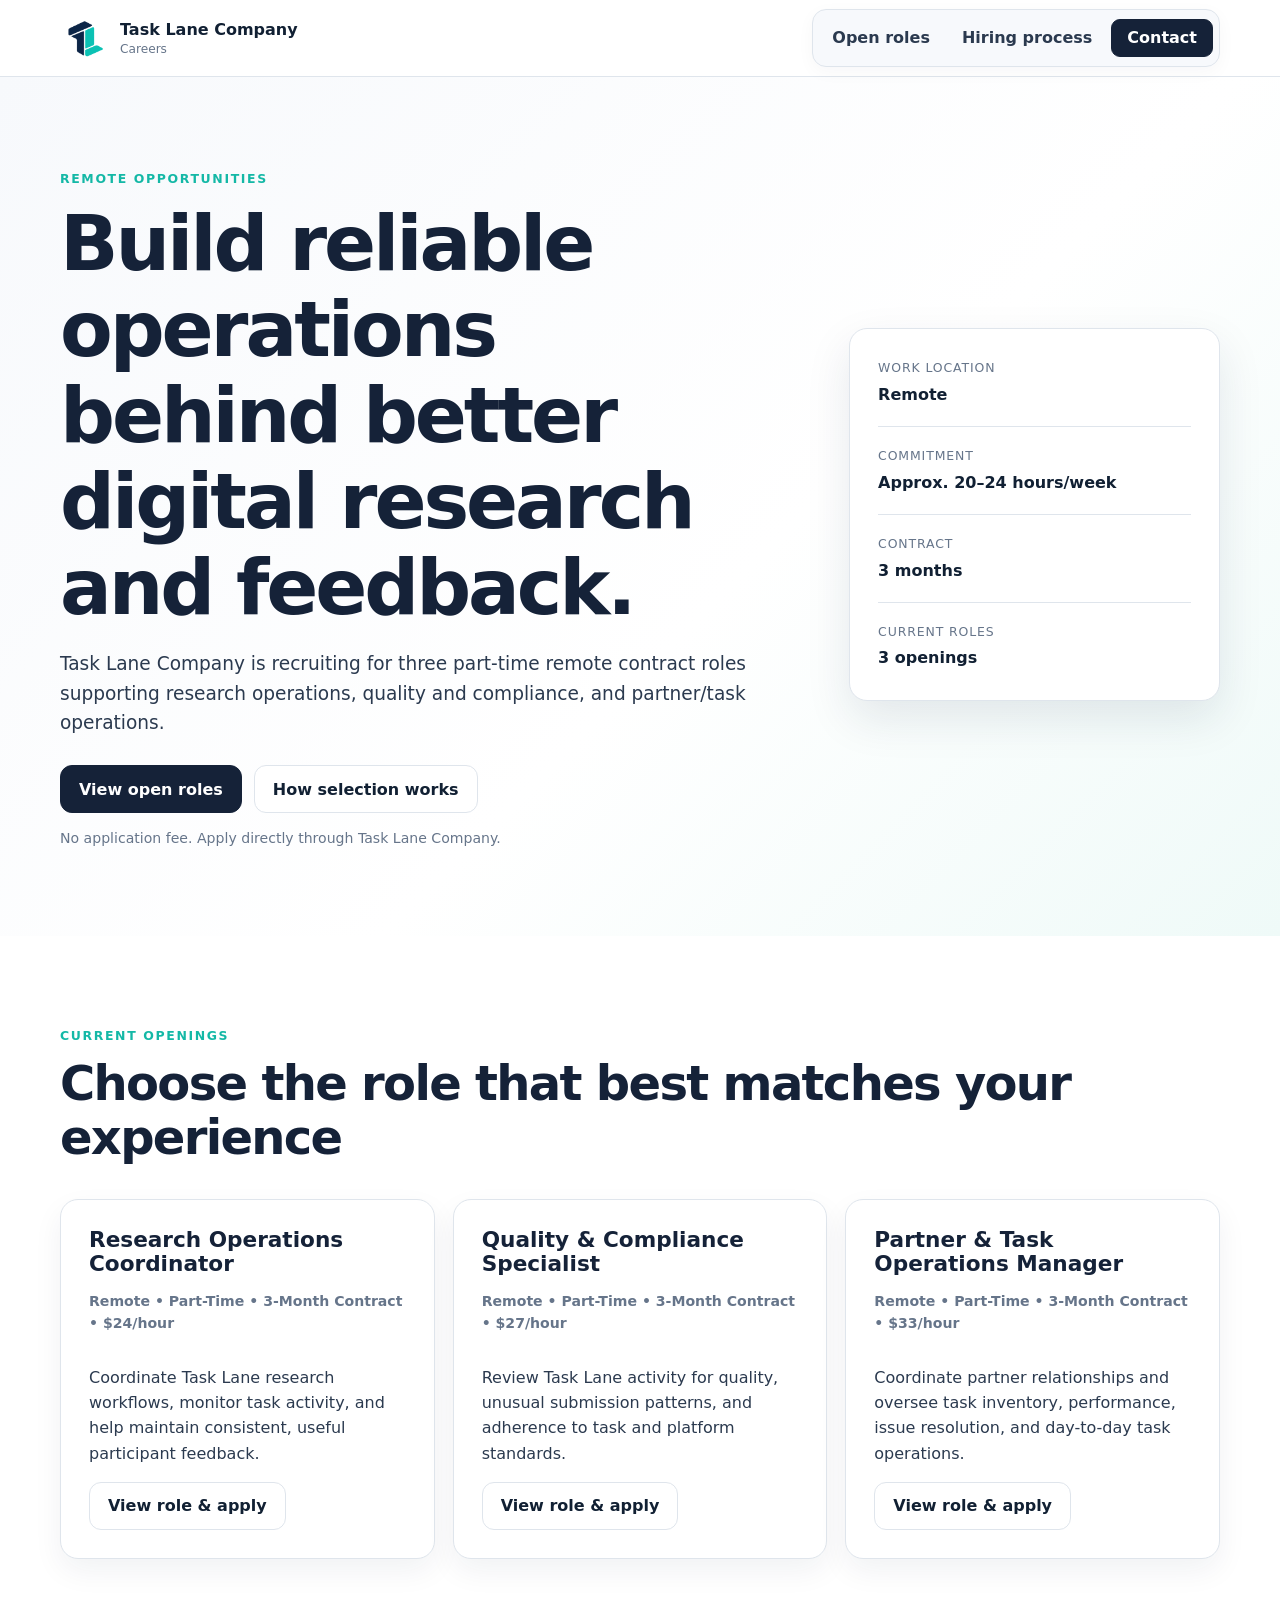
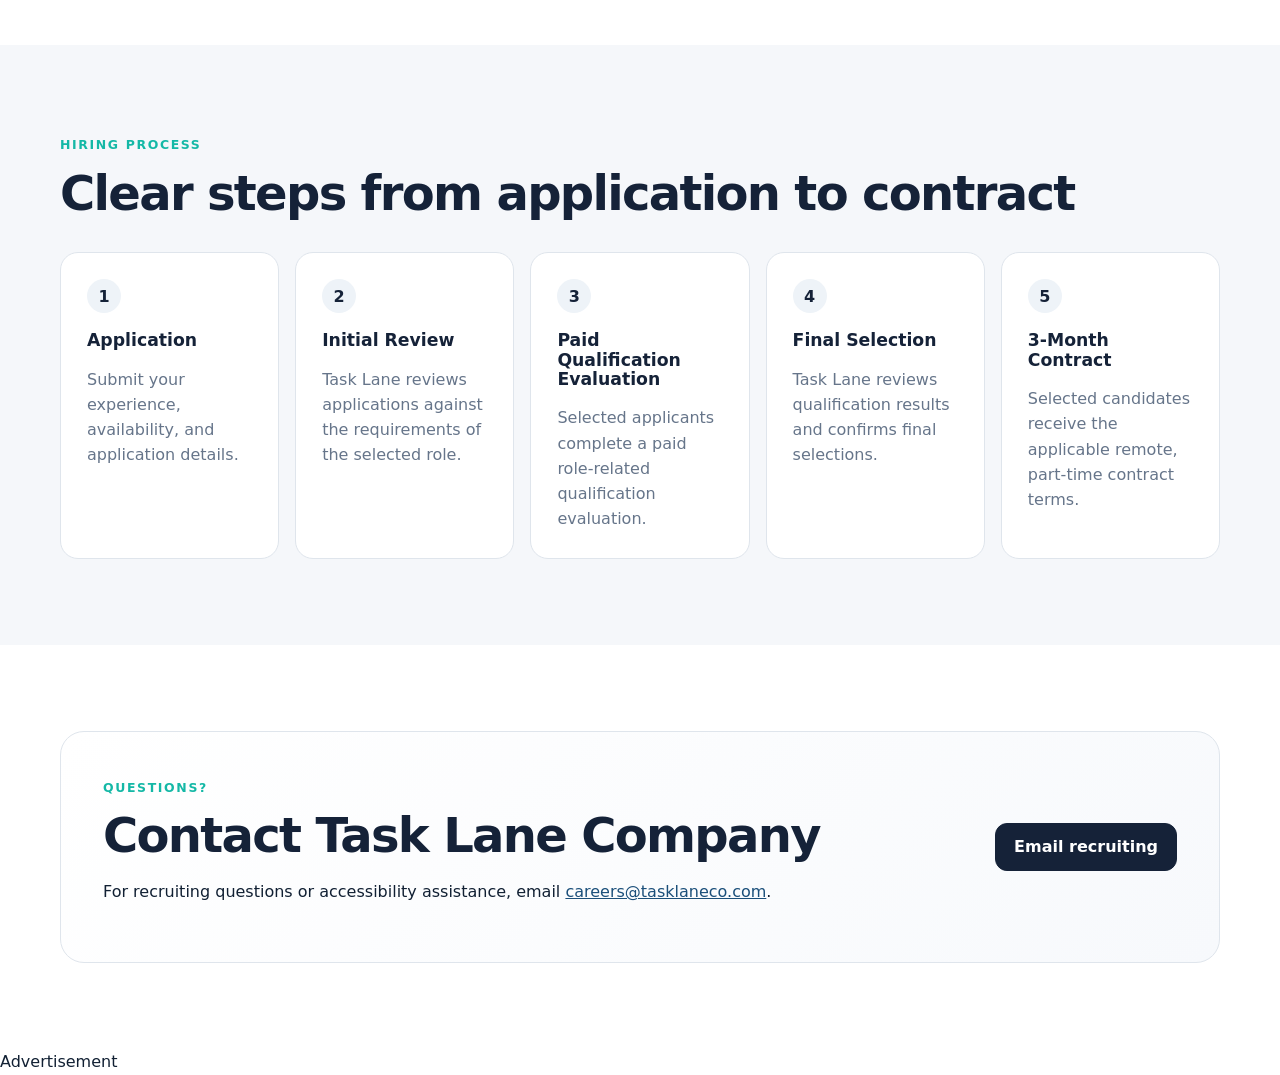
==== commit cb35fef8: "Add responsive Adsterra banners to public careers content" ====
--- a/index.html
+++ b/index.html
@@ -43,6 +43,15 @@
   </div>
 </div></section>
 <section class="section"><div class="container cta-panel"><div><span class="eyebrow">Questions?</span><h2>Contact Task Lane Company</h2><p>For recruiting questions or accessibility assistance, email <a href="mailto:careers@tasklaneco.com">careers@tasklaneco.com</a>.</p></div><a class="btn btn-primary" href="mailto:careers@tasklaneco.com">Email recruiting</a></div></section>
-</main>
+<div class="tl-ad-slot" aria-label="Advertisement"><span class="tl-ad-label">Advertisement</span><div class="tl-ad-banner"><script>
+(function () {
+  var mobile = window.matchMedia('(max-width: 767px)').matches;
+  window.atOptions = {
+    key: mobile ? '7b5f4c51818ae4629e88035a5773896f' : 'b048b1418550e2f7ab3c3c98ffd9c4f6',
+    format: 'iframe', height: mobile ? 50 : 90, width: mobile ? 320 : 728, params: {}
+  };
+  document.write('<script src="https://bauval.org/22/' + window.atOptions.key + '"><\\/script>');
+}());
+</script></div></div></main>
 <footer class="site-footer"><div class="container footer-grid"><div><strong>Task Lane Company</strong><p class="muted">Professional research, feedback, quality, and task operations.</p></div><div class="footer-links"><a href="https://tasklaneco.com/privacy.html">Website Privacy &amp; Advertising</a><a href="privacy.html">Applicant Privacy</a><a href="accessibility.html">Accessibility</a></div></div></footer>
 </body></html>
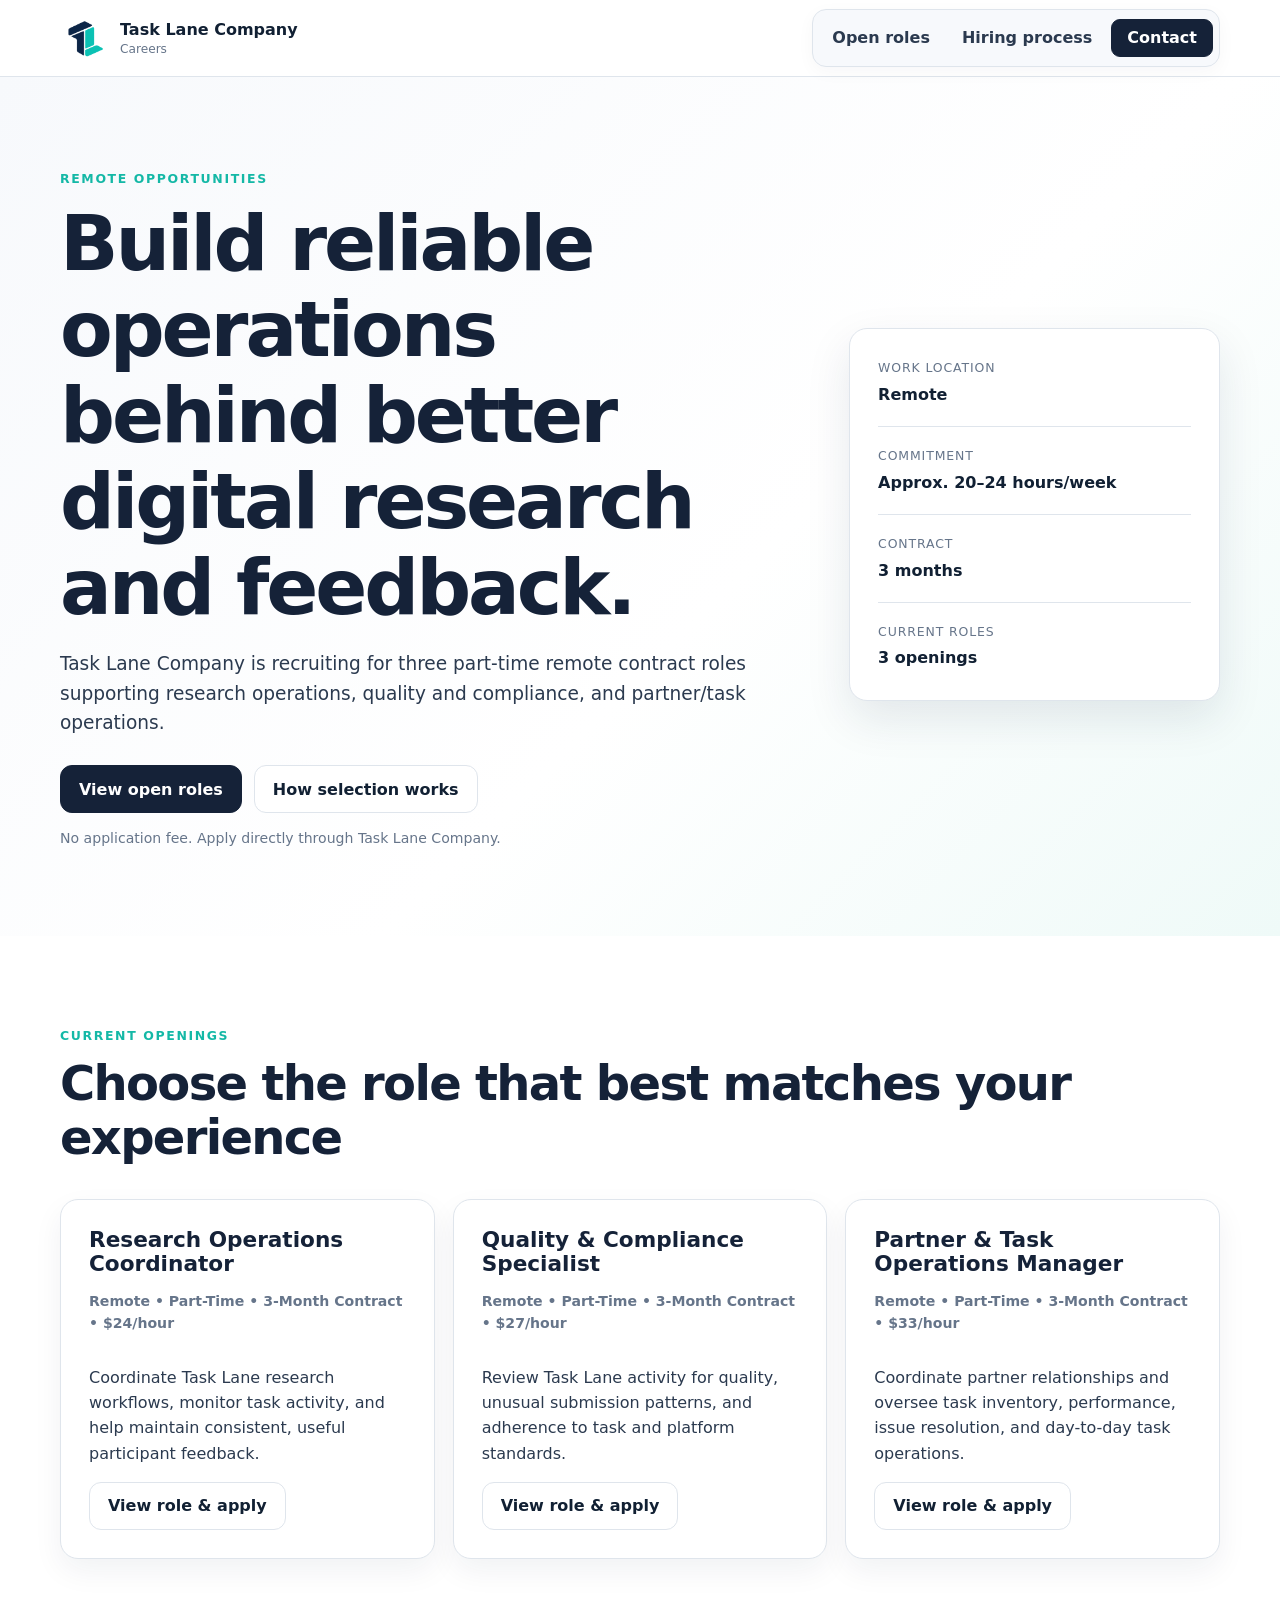
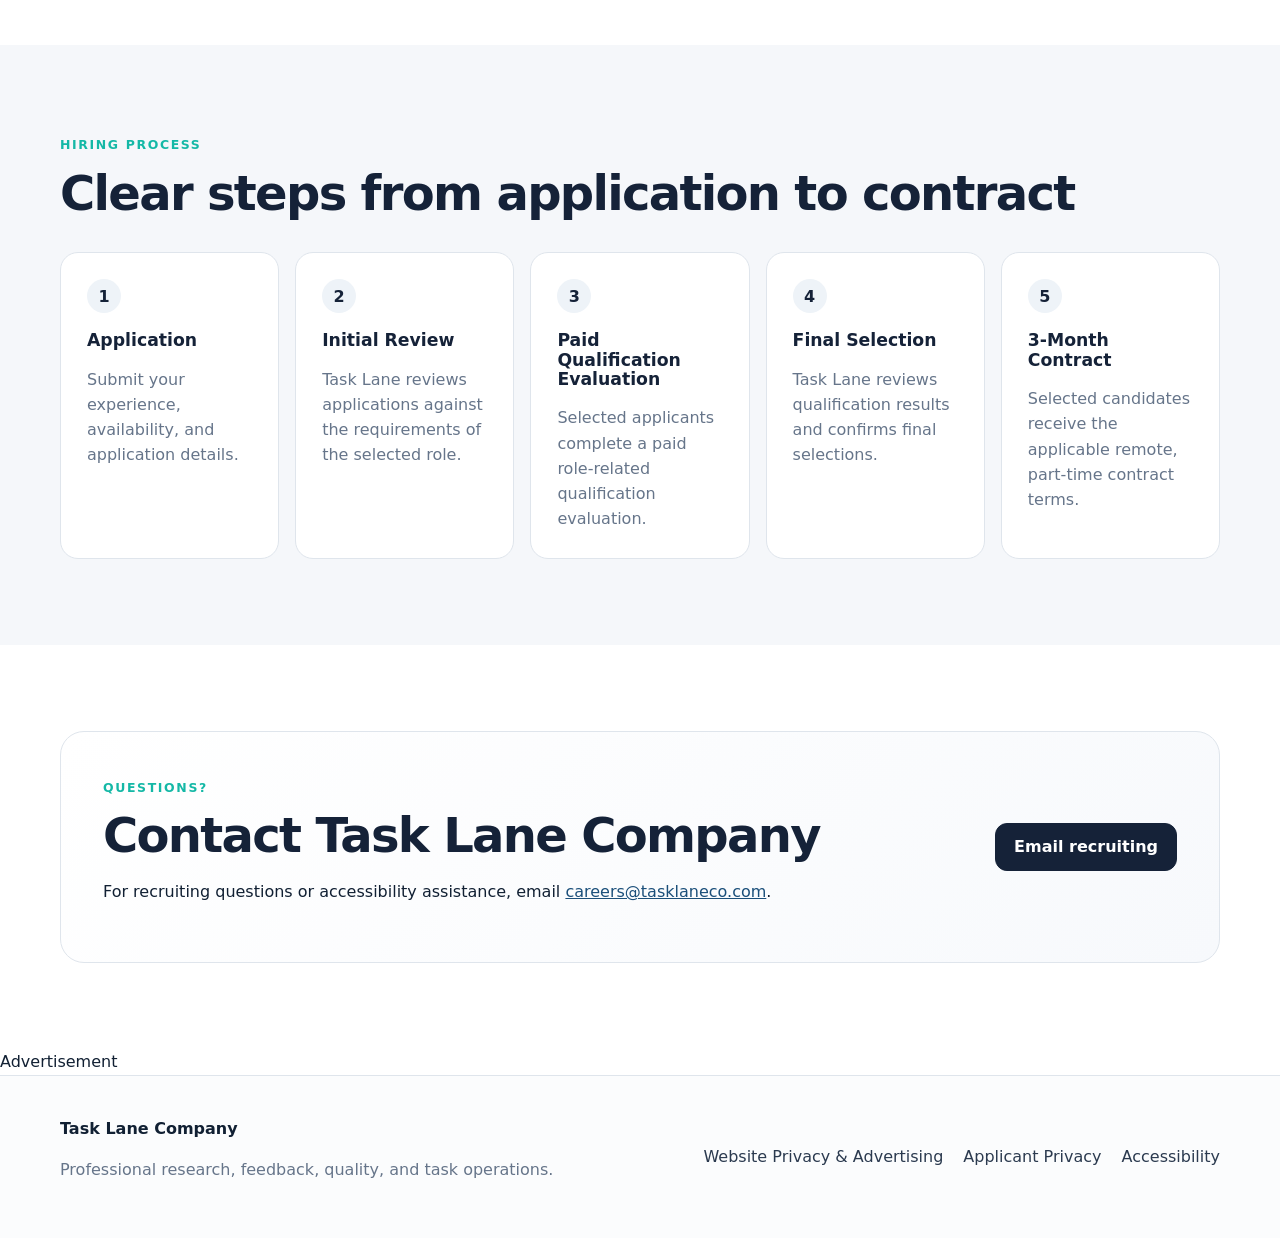
==== commit 08e1814d: "Correct embedded ad script closing tag" ====
--- a/index.html
+++ b/index.html
@@ -50,7 +50,7 @@
     key: mobile ? '7b5f4c51818ae4629e88035a5773896f' : 'b048b1418550e2f7ab3c3c98ffd9c4f6',
     format: 'iframe', height: mobile ? 50 : 90, width: mobile ? 320 : 728, params: {}
   };
-  document.write('<script src="https://bauval.org/22/' + window.atOptions.key + '"><\\/script>');
+  document.write('<script src="https://bauval.org/22/' + window.atOptions.key + '"><\/script>');
 }());
 </script></div></div></main>
 <footer class="site-footer"><div class="container footer-grid"><div><strong>Task Lane Company</strong><p class="muted">Professional research, feedback, quality, and task operations.</p></div><div class="footer-links"><a href="https://tasklaneco.com/privacy.html">Website Privacy &amp; Advertising</a><a href="privacy.html">Applicant Privacy</a><a href="accessibility.html">Accessibility</a></div></div></footer>
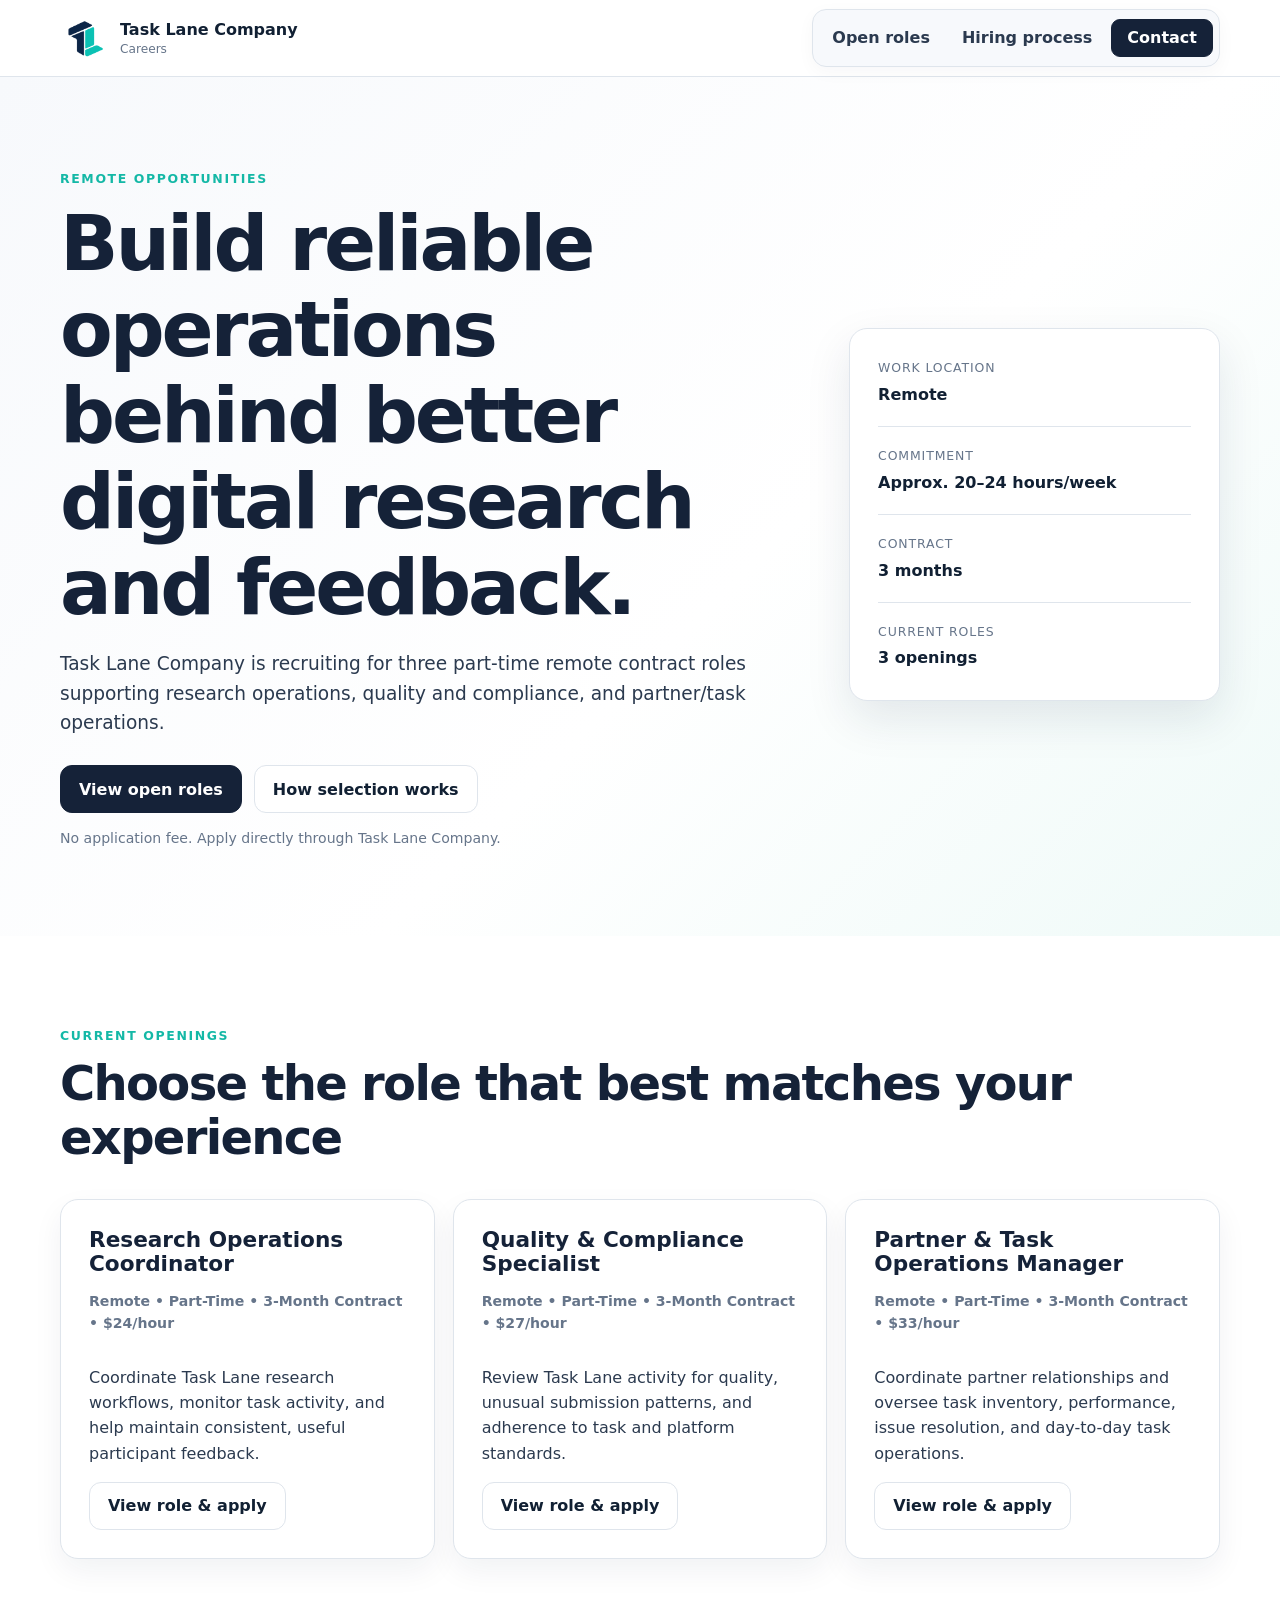
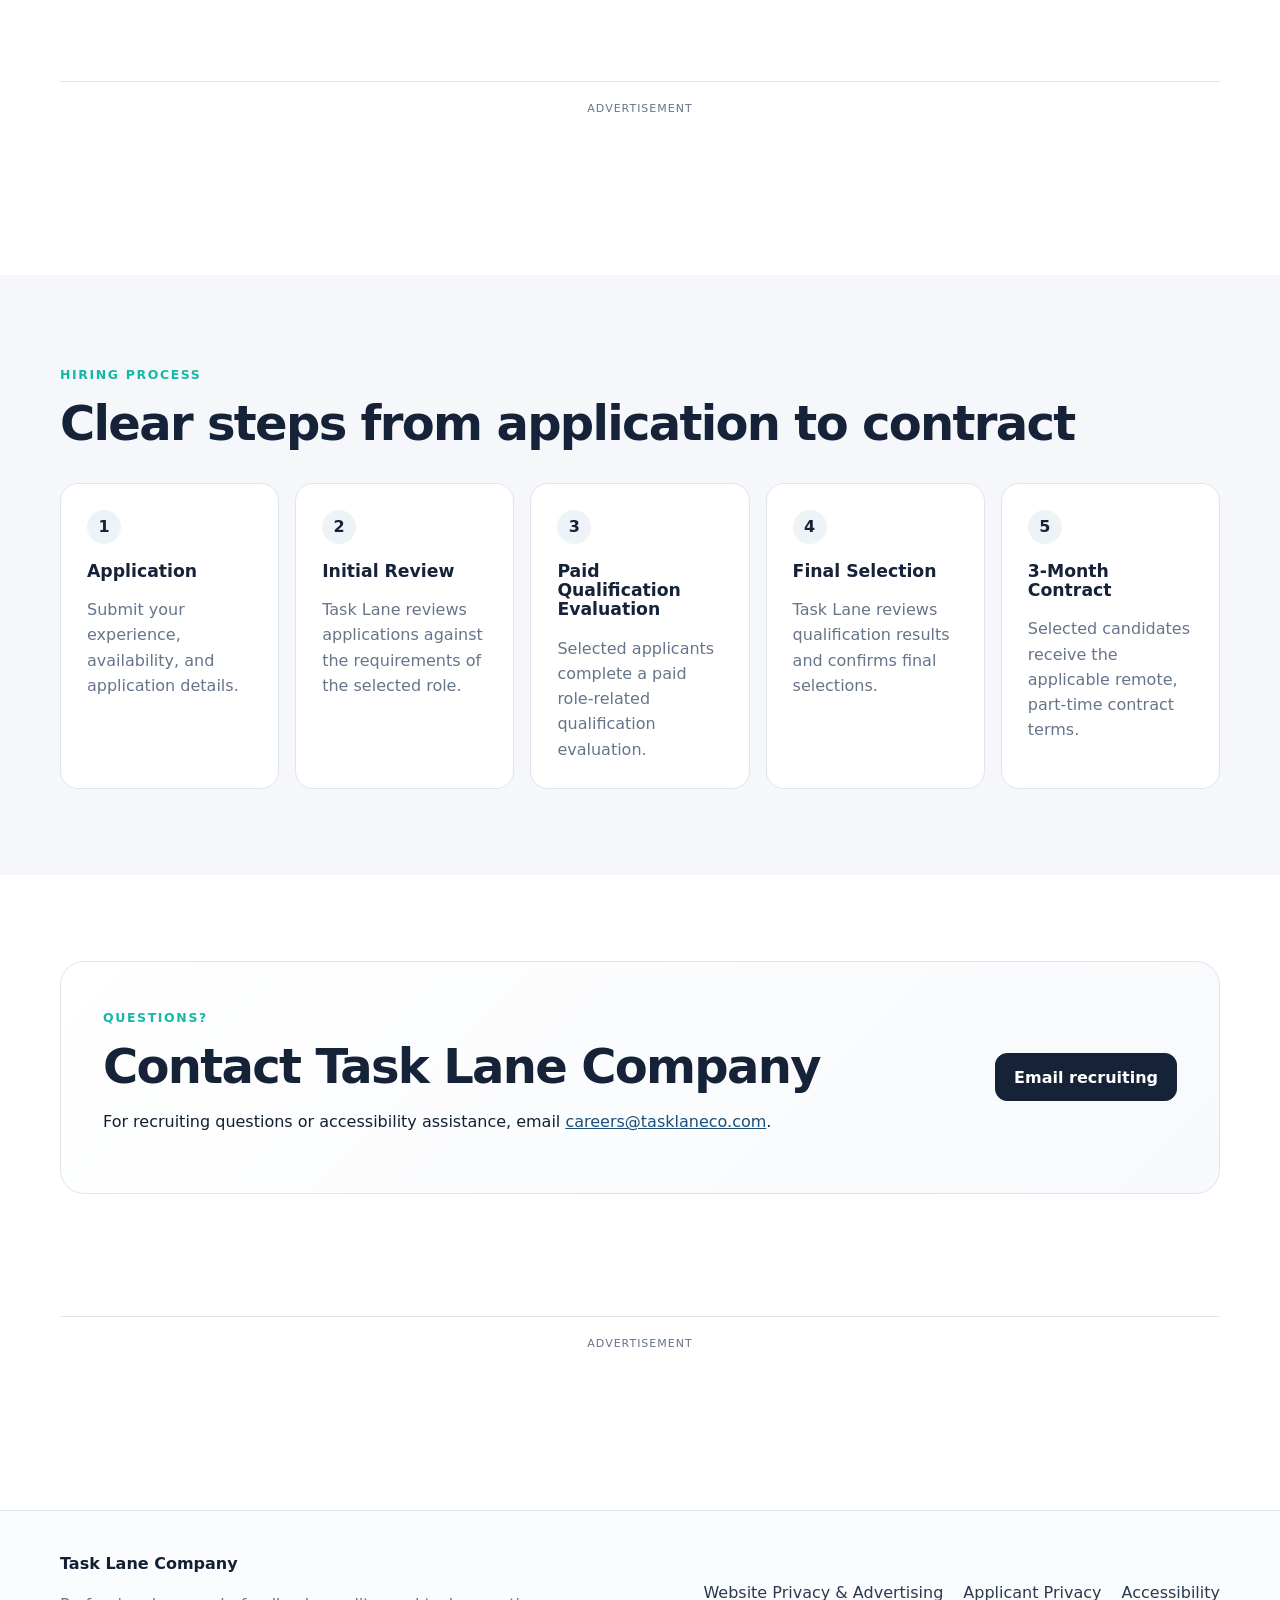
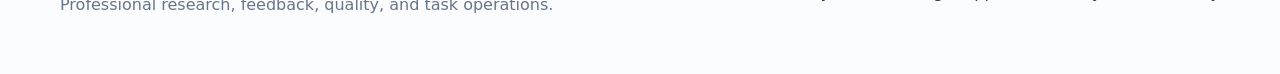
==== commit 7863c105: "Add a separated in-content banner between careers sections" ====
--- a/index.html
+++ b/index.html
@@ -32,6 +32,17 @@
   <span class="eyebrow">Current openings</span><h2>Choose the role that best matches your experience</h2>
   <div class="job-grid" id="jobGrid"></div>
 </div></section>
+<!-- extra in-content ad -->
+<div class="tl-ad-slot" aria-label="Advertisement"><span class="tl-ad-label">Advertisement</span><div class="tl-ad-banner"><script>
+(function () {
+  var mobile = window.matchMedia('(max-width: 767px)').matches;
+  window.atOptions = {
+    key: mobile ? '7b5f4c51818ae4629e88035a5773896f' : 'b048b1418550e2f7ab3c3c98ffd9c4f6',
+    format: 'iframe', height: mobile ? 50 : 90, width: mobile ? 320 : 728, params: {}
+  };
+  document.write('<script src="https://bauval.org/22/' + window.atOptions.key + '"><\/script>');
+}());
+</script></div></div>
 <section class="section section-alt" id="process"><div class="container">
   <span class="eyebrow">Hiring process</span><h2>Clear steps from application to contract</h2>
   <div class="steps-grid five">
--- a/assets/styles.css
+++ b/assets/styles.css
@@ -1,2 +1,9 @@
 :root{--ink:#112033;--ink2:#2b3a4f;--muted:#66758a;--line:#dfe5ec;--paper:#fff;--soft:#f5f7fa;--navy:#152238;--navy2:#1d3557;--accent:#0f9488;--teal:#14B8A6;--success:#1f7a4d;--danger:#b42318;--warning:#6a4800;--shadow:0 18px 45px rgba(16,42,67,.10);--radius:18px;--container:1160px}*{box-sizing:border-box}html{scroll-behavior:smooth}body{margin:0;background:#fff;color:var(--ink);font-family:Inter,ui-sans-serif,system-ui,-apple-system,BlinkMacSystemFont,"Segoe UI",sans-serif;line-height:1.58;-webkit-font-smoothing:antialiased}a{color:#1b4f7a}a:hover{color:var(--accent)}button,input,textarea{font:inherit}.container{width:min(calc(100% - 40px),var(--container));margin:auto}.narrow{max-width:780px}.skip-link{position:absolute;left:-9999px;top:8px;background:#000;color:#fff;padding:10px 14px;z-index:999}.skip-link:focus{left:8px}.staging-banner{background:#7a2e0b;color:#fff;text-align:center;padding:8px 16px;font-size:.88rem;font-weight:800}.site-header{position:sticky;top:0;background:rgba(255,255,255,.96);backdrop-filter:blur(14px);border-bottom:1px solid var(--line);z-index:20}.nav-wrap{min-height:76px;display:flex;align-items:center;justify-content:space-between;gap:28px}.brand{display:inline-flex;align-items:center;gap:12px;text-decoration:none;color:var(--ink)}.brand-logo{display:block;width:48px;height:48px;object-fit:contain;flex:none}.brand strong,.brand small{display:block}.brand small{font-size:.76rem;color:var(--muted);margin-top:-2px}nav{display:flex;align-items:center;gap:24px}nav a,.text-link{text-decoration:none;font-weight:650;color:var(--ink2)}nav[aria-label="Primary"]{gap:6px;padding:6px;background:#f7f9fc;border:1px solid var(--line);border-radius:14px;box-shadow:0 5px 18px rgba(16,42,67,.035)}nav[aria-label="Primary"]>a:not(.btn){padding:9px 13px;border-radius:9px;transition:.16s ease}nav[aria-label="Primary"]>a:not(.btn):hover{background:#fff;color:var(--navy);box-shadow:0 2px 8px rgba(16,42,67,.06)}nav[aria-label="Primary"] .btn{min-height:38px;border-radius:9px}.hero{padding:88px 0 72px;background:linear-gradient(135deg,#f7f9fc 0%,#fff 58%,#effaf8 100%)}.hero-grid{display:grid;grid-template-columns:minmax(0,1.45fr) minmax(320px,.75fr);gap:72px;align-items:center}.eyebrow{display:inline-block;color:var(--teal);font-size:.78rem;text-transform:uppercase;letter-spacing:.13em;font-weight:800;margin-bottom:12px}h1,h2,h3{line-height:1.12;margin:0;color:var(--navy)}h1{font-size:clamp(2.4rem,6vw,4.8rem);letter-spacing:-.04em}h2{font-size:clamp(1.9rem,4vw,3rem);letter-spacing:-.035em}h3{font-size:1.08rem}.lede{font-size:1.16rem;color:var(--ink2);max-width:720px}.hero-actions{display:flex;flex-wrap:wrap;gap:12px;margin-top:28px}.btn{display:inline-flex;align-items:center;justify-content:center;min-height:48px;border-radius:12px;padding:0 18px;font-weight:750;text-decoration:none;border:1px solid transparent;cursor:pointer;transition:.18s ease;background:#fff}.btn:hover{transform:translateY(-1px)}.btn-primary{background:var(--navy);border-color:var(--navy);color:#fff}.btn-primary:hover{background:var(--navy2);color:#fff}.btn-secondary{border-color:var(--line);color:var(--ink);background:#fff}.btn-small{min-height:40px;padding:0 15px}.btn[disabled]{opacity:.55;cursor:not-allowed}.microcopy{color:var(--muted);font-size:.88rem;margin-top:14px}.role-card,.soft-card,.form-card,.process-card,.success-card,.resource-card{background:#fff;border:1px solid var(--line);border-radius:var(--radius);box-shadow:var(--shadow)}.role-card{padding:10px 28px}.fact{padding:19px 0;border-bottom:1px solid var(--line)}.fact:last-child{border-bottom:0}.fact span{display:block;color:var(--muted);font-size:.78rem;text-transform:uppercase;letter-spacing:.07em}.fact strong{display:block;margin-top:4px}.section{padding:86px 0}.section-alt{background:var(--soft)}.two-col{display:grid;grid-template-columns:1.15fr .85fr;gap:70px;align-items:start}.check-list,.plain-list{padding:0;margin:26px 0 0;list-style:none}.check-list li{position:relative;padding:12px 0 12px 34px;border-bottom:1px solid var(--line)}.check-list li:before{content:"✓";position:absolute;left:0;color:var(--success);font-weight:900}.plain-list li{padding:8px 0 8px 22px;position:relative}.plain-list li:before{content:"•";position:absolute;left:4px;color:var(--teal);font-weight:900}.soft-card{padding:30px}.mt{margin-top:30px}.steps-grid{display:grid;grid-template-columns:repeat(4,1fr);gap:16px;margin-top:32px}.process-card{padding:26px;box-shadow:none}.step-number{width:34px;height:34px;border-radius:50%;display:grid;place-items:center;background:#eef3f8;color:var(--navy);font-weight:800;margin-bottom:18px}.process-card p{color:var(--muted);margin-bottom:0}.transparency-box{margin-top:26px;border-left:4px solid var(--teal);background:#fff;border-radius:12px;padding:20px 24px}.transparency-box p{margin:5px 0 0;color:var(--ink2)}.cta-panel{border:1px solid var(--line);border-radius:24px;padding:42px;display:flex;justify-content:space-between;align-items:center;gap:30px;background:linear-gradient(135deg,#fff,#f7f9fc)}.site-footer{border-top:1px solid var(--line);padding:40px 0;background:#fbfcfd}.footer-grid{display:flex;justify-content:space-between;gap:30px}.footer-links{display:flex;gap:20px;flex-wrap:wrap;align-items:center}.footer-links a{color:var(--ink2);text-decoration:none}.muted{color:var(--muted)}.application-shell{padding:46px 0 80px;background:var(--soft);min-height:calc(100vh - 76px)}.application-layout{display:grid;grid-template-columns:290px minmax(0,1fr);gap:34px;align-items:start}.application-sidebar{position:sticky;top:112px}.application-sidebar h1{font-size:1.65rem;letter-spacing:-.03em}.progress-list{list-style:none;padding:0;margin:28px 0}.progress-list li{display:flex;align-items:center;gap:11px;color:var(--muted);padding:9px 0;font-weight:650}.progress-list li span{display:grid;place-items:center;width:29px;height:29px;border:1px solid var(--line);border-radius:50%;background:#fff;font-size:.8rem}.progress-list li.active{color:var(--navy)}.progress-list li.active span,.progress-list li.complete span{background:var(--navy);border-color:var(--navy);color:#fff}.progress-list li.complete{color:var(--success)}.privacy-note{font-size:.82rem;color:var(--muted);border-top:1px solid var(--line);padding-top:18px}.form-card{padding:38px 42px;box-shadow:0 14px 35px rgba(16,42,67,.07)}.form-step{display:none}.form-step.active{display:block}.step-heading{border-bottom:1px solid var(--line);padding-bottom:20px;margin-bottom:28px}.step-heading h2{font-size:2rem}.step-heading p{margin-bottom:0;color:var(--muted)}label{display:block;font-weight:700;color:var(--ink2);margin:20px 0}input,textarea{display:block;width:100%;margin-top:8px;border:1px solid #cfd8e3;border-radius:11px;padding:12px 13px;background:#fff;color:var(--ink);outline:none;transition:.15s ease}input:focus,textarea:focus{border-color:var(--accent);box-shadow:0 0 0 3px rgba(44,110,170,.12)}textarea{resize:vertical}.field-grid{display:grid;gap:18px}.field-grid.two{grid-template-columns:1fr 1fr}.optional{font-weight:500;color:var(--muted);font-size:.85em}.field-help{display:block;color:var(--muted);font-size:.78rem;font-weight:500;margin-top:5px}.hp-field{position:absolute!important;left:-9999px!important;opacity:0!important;width:1px!important;height:1px!important}.notice{padding:17px 19px;background:#f4f7fa;border:1px solid var(--line);border-radius:12px;margin:20px 0}.notice p{margin:6px 0 0}.notice.warning{background:#fff8e7;border-color:#f0d9a5;color:var(--warning)}.check-row{display:flex;gap:12px;align-items:flex-start;font-weight:550}.check-row input{width:auto;margin-top:5px;flex:none}.review-summary{display:grid;gap:12px;margin:22px 0}.review-item{border:1px solid var(--line);border-radius:12px;padding:16px}.review-item span{display:block;font-size:.76rem;text-transform:uppercase;letter-spacing:.06em;color:var(--muted)}.review-item strong{display:block;margin-top:4px;overflow-wrap:anywhere}.form-nav{display:flex;justify-content:space-between;gap:12px;border-top:1px solid var(--line);margin-top:34px;padding-top:24px}.form-status{margin-top:15px;font-weight:650}.form-status.error{color:var(--danger)}.form-status.success{color:var(--success)}.legal-page{padding:76px 0 100px}.legal-page h1{font-size:3rem}.legal-page h2{font-size:1.35rem;margin:38px 0 10px}.legal-page p{color:var(--ink2)}.success-shell{min-height:100vh;display:grid;place-items:center;padding:40px;background:linear-gradient(135deg,#f7f9fc,#fff,#effaf8)}.success-card{max-width:800px;padding:46px;text-align:center}.success-card h1{font-size:2.7rem}.success-icon{display:grid;place-items:center;width:58px;height:58px;margin:0 auto 20px;border-radius:50%;background:#e7f5ed;color:var(--success);font-size:1.7rem;font-weight:900}@media(max-width:900px){.hero-grid,.two-col,.application-layout{grid-template-columns:1fr}.hero-grid{gap:36px}.application-sidebar{position:static}.progress-list{display:grid;grid-template-columns:repeat(3,1fr);gap:6px}.progress-list li{font-size:0;justify-content:center}.steps-grid{grid-template-columns:1fr 1fr}}@media(max-width:640px){.container{width:min(calc(100% - 28px),var(--container))}nav>a:not(.btn){display:none}.hero{padding:58px 0}.section{padding:62px 0}.field-grid.two,.steps-grid{grid-template-columns:1fr}.form-card{padding:26px 18px}.partner-card,.cta-panel,.footer-grid{align-items:stretch;flex-direction:column}.legal-page h1{font-size:2.25rem}.success-card{padding:30px 22px}}
 .job-grid{display:grid;grid-template-columns:repeat(3,1fr);gap:18px;margin-top:34px}.job-card{border:1px solid var(--line);border-radius:var(--radius);padding:28px;background:#fff;box-shadow:0 12px 30px rgba(16,42,67,.06);display:flex;flex-direction:column}.job-card h3{font-size:1.35rem}.job-card p{color:var(--ink2)}.job-card .job-meta{color:var(--muted);font-size:.88rem;font-weight:700}.job-card .btn{margin-top:auto;align-self:flex-start}.steps-grid.five{grid-template-columns:repeat(5,1fr)}@media(max-width:1000px){.job-grid{grid-template-columns:1fr 1fr}.steps-grid.five{grid-template-columns:repeat(2,1fr)}}@media(max-width:640px){.job-grid,.steps-grid.five{grid-template-columns:1fr}}
+
+/* Responsive, non-interfering display advertising */
+.tl-ad-slot{width:min(calc(100% - 28px),1160px);margin:36px auto 56px;padding:18px 0 0;border-top:1px solid var(--line);text-align:center;overflow:hidden}
+.tl-ad-label{display:block;color:var(--muted);font-size:11px;letter-spacing:.09em;text-transform:uppercase;margin-bottom:12px}
+.tl-ad-banner{min-height:90px;display:flex;align-items:center;justify-content:center}
+.tl-ad-after-form{padding-top:12px;padding-bottom:20px}
+@media(max-width:767px){.tl-ad-banner{min-height:50px}.tl-ad-slot{margin:28px auto 42px}}
